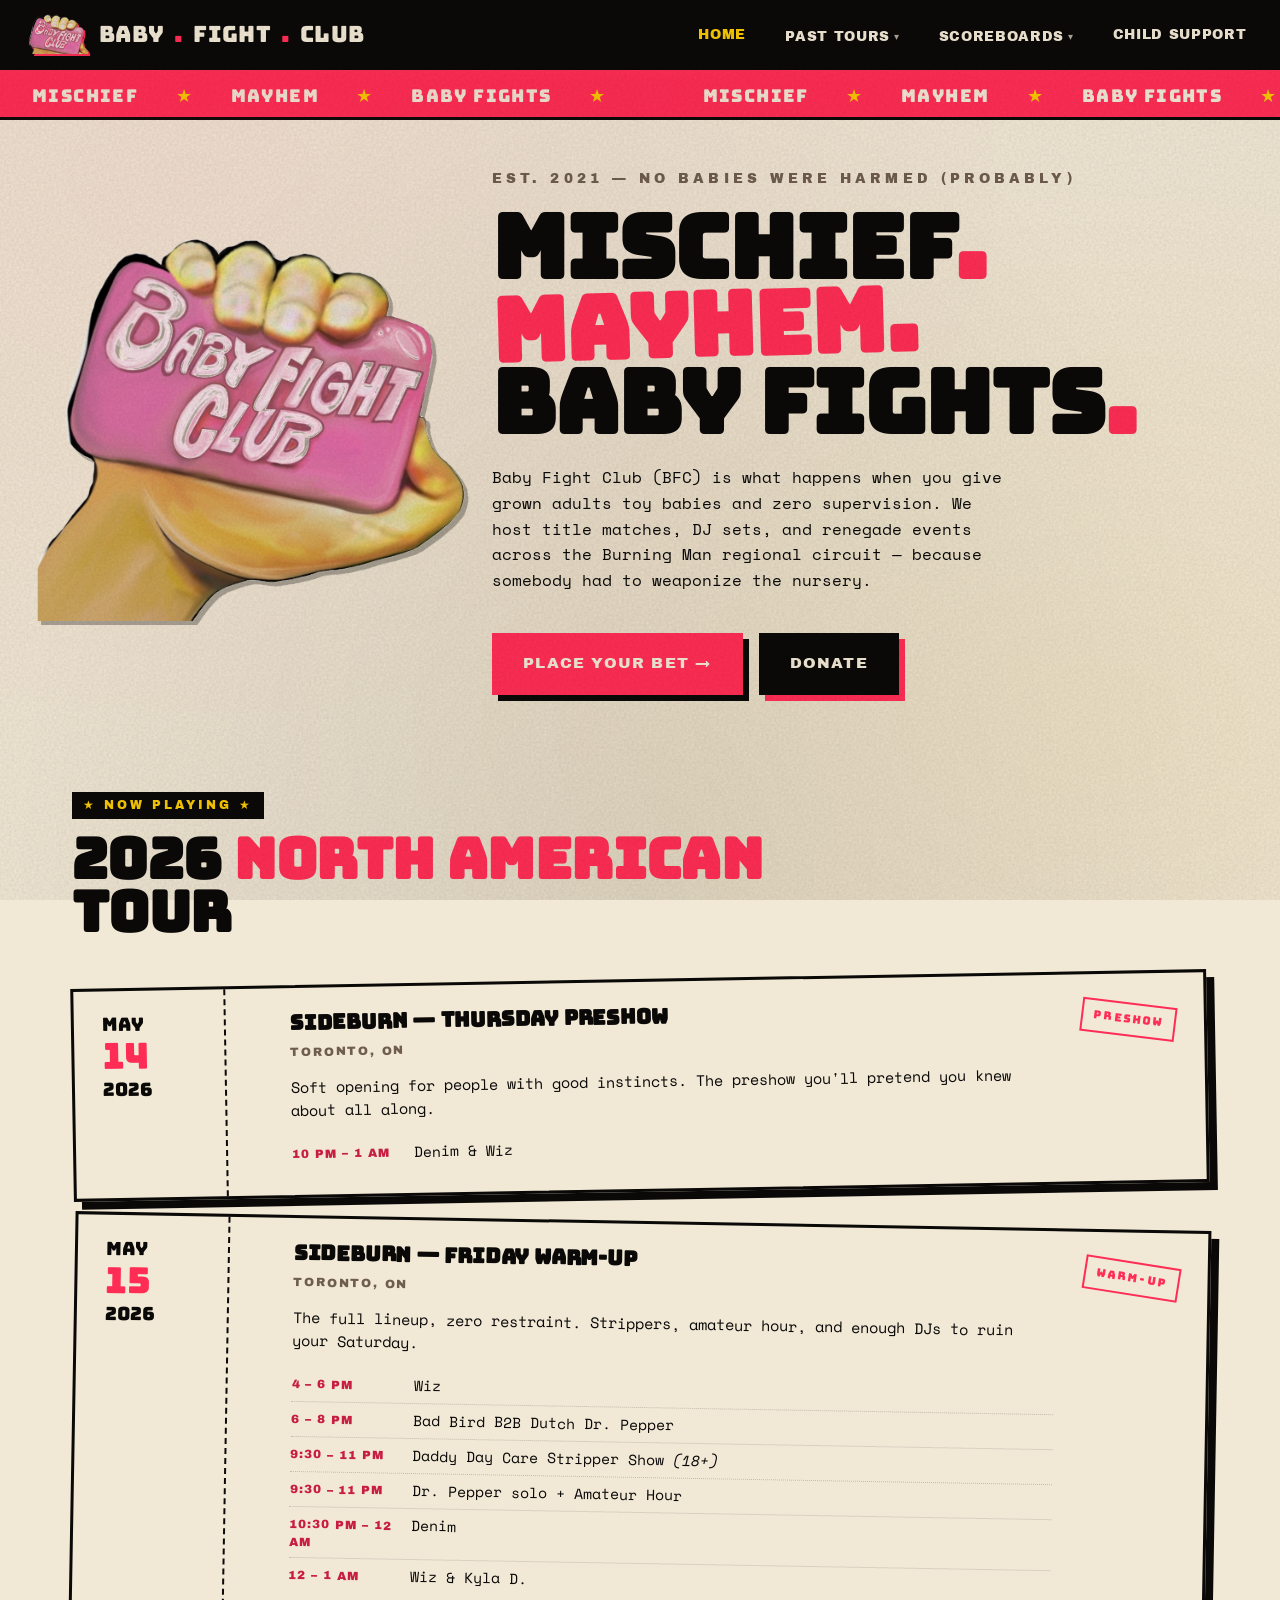
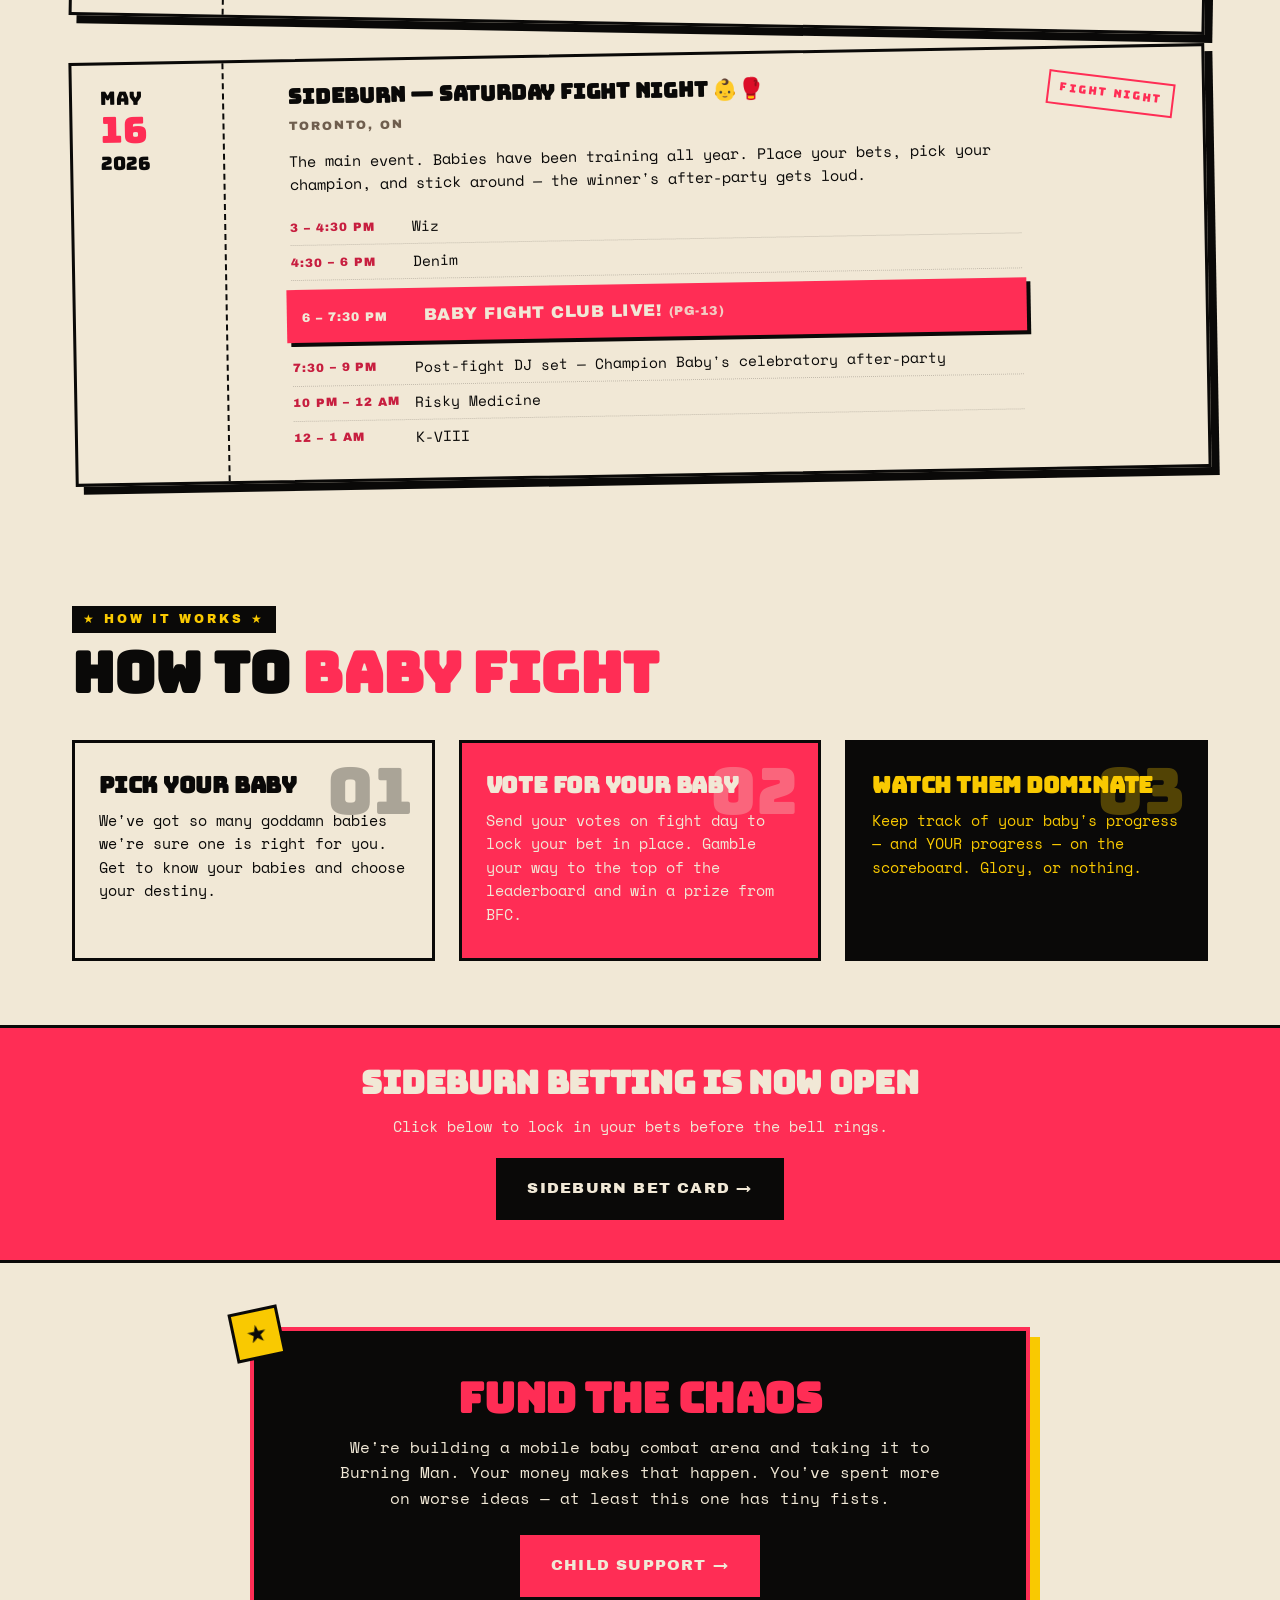
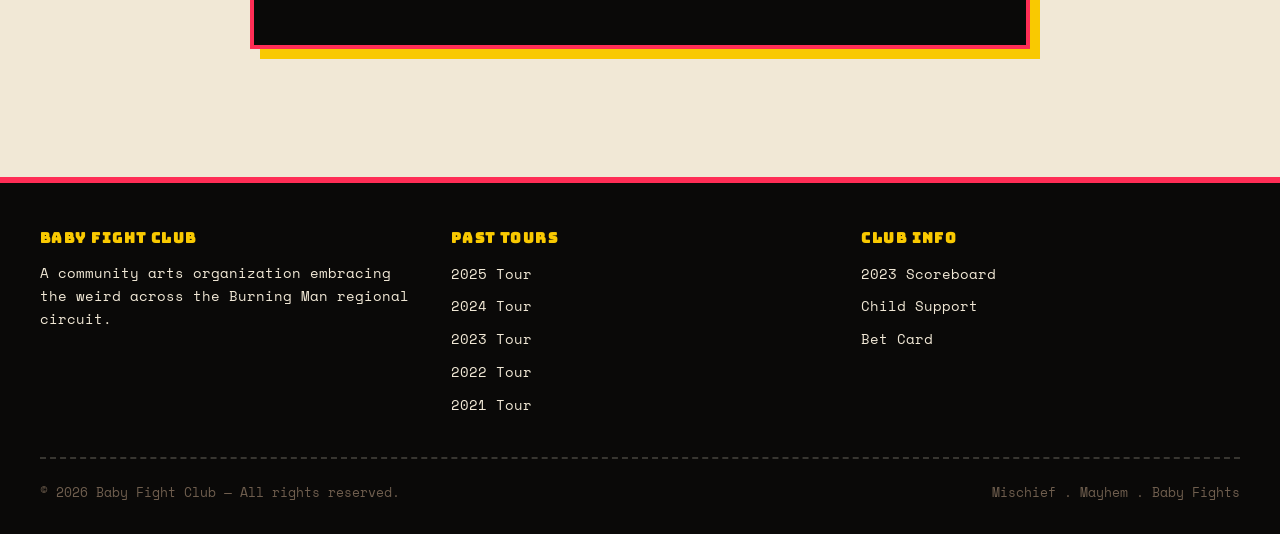
==== index.html @ 2da2f474 "Add custom bet card page with form submission to Apps Script endpoint" ====
<!DOCTYPE html>
<html lang="en">
<head>
<meta charset="UTF-8">
<meta name="viewport" content="width=device-width, initial-scale=1.0">
<title>Baby Fight Club — Mischief. Mayhem. Baby Fights.</title>
<meta name="description" content="Baby Fight Club is a community arts organization bringing mischief, mayhem, and baby fights to Burning Man regional events across North America.">
<meta property="og:title" content="Baby Fight Club">
<meta property="og:description" content="Mischief. Mayhem. Baby Fights.">
<meta property="og:type" content="website">
<link rel="stylesheet" href="style.css">
<link rel="icon" type="image/png" href="favicon.png">
</head>
<body>

<header class="nav">
  <a href="index.html" class="brand"><img src="images/logo-mark.png" alt="" class="brand-mark">Baby<span class="dot">.</span>Fight<span class="dot">.</span>Club</a>
  <button class="hamburger" aria-label="Menu"><span></span><span></span><span></span></button>
  <div class="nav-overlay"></div>
  <nav aria-label="Main">
    <a href="index.html" class="active">Home</a>
    <div class="nav-dropdown">
      <a href="#" aria-haspopup="true">Past Tours</a>
      <div class="dd-menu">
        <a href="2025-tour.html">2025 Tour</a>
        <a href="2024-tour.html">2024 Tour</a>
        <a href="2023-tour.html">2023 Tour</a>
        <a href="2022-tour.html">2022 Tour</a>
        <a href="2021-tour.html">2021 Tour</a>
      </div>
    </div>
    <div class="nav-dropdown">
      <a href="#" aria-haspopup="true">Scoreboards</a>
      <div class="dd-menu">
        <a href="2023-scoreboard.html">2023 Scoreboard</a>
      </div>
    </div>
    <a href="child-support.html">Child Support</a>
  </nav>
</header>

<div class="marquee" aria-hidden="true">
  <div class="marquee-track">
    <span>MISCHIEF <span class="star">★</span> MAYHEM <span class="star">★</span> BABY FIGHTS <span class="star">★</span></span>
    <span>MISCHIEF <span class="star">★</span> MAYHEM <span class="star">★</span> BABY FIGHTS <span class="star">★</span></span>
    <span>MISCHIEF <span class="star">★</span> MAYHEM <span class="star">★</span> BABY FIGHTS <span class="star">★</span></span>
    <span>MISCHIEF <span class="star">★</span> MAYHEM <span class="star">★</span> BABY FIGHTS <span class="star">★</span></span>
  </div>
</div>

<section class="hero">
  <div class="hero-grid">
    <div class="hero-logo">
      <img src="images/logo.png" alt="Baby Fight Club — a cartoon baby fist wearing a pink boxing glove">
    </div>
    <div class="hero-text">
      <div class="kicker">Est. 2021 — No Babies Were Harmed (Probably)</div>
      <h1>
        <span class="line1">Mischief<span class="dot">.</span></span>
        <span class="line2">Mayhem<span class="dot">.</span></span>
        <span class="line3">Baby Fights<span class="dot">.</span></span>
      </h1>
      <p class="subtitle">
        Baby Fight Club (BFC) is what happens when you give grown adults
        toy babies and zero supervision. We host title matches, DJ sets, and
        renegade events across the Burning Man regional circuit — because
        somebody had to weaponize the nursery.
      </p>
      <div class="btn-row">
        <a class="btn btn-hot" href="bet-card.html">Place Your Bet →</a>
        <a class="btn" href="child-support.html">Donate</a>
      </div>
    </div>
  </div>
</section>

<section class="section" id="tour">
  <div class="section-head">
    <div class="tag">★ Now Playing ★</div>
    <h2>2026 <span class="accent">North American</span> Tour</h2>
  </div>

  <div class="events">

    <article class="event tilt-left">
      <div class="date">May<span class="dd">14</span>2026</div>
      <div class="body">
        <h3>SideBurn — Thursday Preshow</h3>
        <div class="venue">Toronto, ON</div>
        <div class="detail">
          Soft opening for people with good instincts. The preshow you'll pretend you knew about all along.
        </div>
        <div class="schedule">
          <div class="slot"><span class="time">10 PM – 1 AM</span><span>Denim &amp; Wiz</span></div>
        </div>
      </div>
      <div class="stamp">Preshow</div>
    </article>

    <article class="event tilt-right">
      <div class="date">May<span class="dd">15</span>2026</div>
      <div class="body">
        <h3>SideBurn — Friday Warm-Up</h3>
        <div class="venue">Toronto, ON</div>
        <div class="detail">
          The full lineup, zero restraint. Strippers, amateur hour, and enough DJs to ruin your Saturday.
        </div>
        <div class="schedule">
          <div class="slot"><span class="time">4 – 6 PM</span><span>Wiz</span></div>
          <div class="slot"><span class="time">6 – 8 PM</span><span>Bad Bird B2B Dutch Dr. Pepper</span></div>
          <div class="slot"><span class="time">9:30 – 11 PM</span><span>Daddy Day Care Stripper Show <em>(18+)</em></span></div>
          <div class="slot"><span class="time">9:30 – 11 PM</span><span>Dr. Pepper solo + Amateur Hour</span></div>
          <div class="slot"><span class="time">10:30 PM – 12 AM</span><span>Denim</span></div>
          <div class="slot"><span class="time">12 – 1 AM</span><span>Wiz &amp; Kyla D.</span></div>
        </div>
      </div>
      <div class="stamp">Warm-Up</div>
    </article>

    <article class="event tilt-left">
      <div class="date">May<span class="dd">16</span>2026</div>
      <div class="body">
        <h3>SideBurn — Saturday Fight Night 👶🥊</h3>
        <div class="venue">Toronto, ON</div>
        <div class="detail">
          The main event. Babies have been training all year. Place your bets, pick your champion, and stick around — the winner's after-party gets loud.
        </div>
        <div class="schedule">
          <div class="slot"><span class="time">3 – 4:30 PM</span><span>Wiz</span></div>
          <div class="slot"><span class="time">4:30 – 6 PM</span><span>Denim</span></div>
          <div class="slot headline"><span class="time">6 – 7:30 PM</span><span>Baby Fight Club LIVE! <em>(PG-13)</em></span></div>
          <div class="slot"><span class="time">7:30 – 9 PM</span><span>Post-fight DJ set — Champion Baby's celebratory after-party</span></div>
          <div class="slot"><span class="time">10 PM – 12 AM</span><span>Risky Medicine</span></div>
          <div class="slot"><span class="time">12 – 1 AM</span><span>K-VIII</span></div>
        </div>
      </div>
      <div class="stamp">Fight Night</div>
    </article>

  </div>
</section>

<section class="section" id="how">
  <div class="section-head">
    <div class="tag">★ How It Works ★</div>
    <h2>How to <span class="accent">Baby Fight</span></h2>
  </div>

  <div class="how">
    <div class="how-step">
      <div class="num">01</div>
      <h3>Pick Your Baby</h3>
      <p>We've got so many goddamn babies we're sure one is right for you. Get to know your babies and choose your destiny.</p>
    </div>
    <div class="how-step">
      <div class="num">02</div>
      <h3>Vote For Your Baby</h3>
      <p>Send your votes on fight day to lock your bet in place. Gamble your way to the top of the leaderboard and win a prize from BFC.</p>
    </div>
    <div class="how-step">
      <div class="num">03</div>
      <h3>Watch Them Dominate</h3>
      <p>Keep track of your baby's progress — and YOUR progress — on the scoreboard. Glory, or nothing.</p>
    </div>
  </div>
</section>

<div class="cta-block">
  <h3>Sideburn Betting Is Now Open</h3>
  <p>Click below to lock in your bets before the bell rings.</p>
  <a class="btn" href="bet-card.html">Sideburn Bet Card →</a>
</div>

<section class="section">
  <div class="donate-panel">
    <h2>Fund the Chaos</h2>
    <p>
      We're building a mobile baby combat arena and taking it to
      Burning Man. Your money makes that happen. You've spent more
      on worse ideas — at least this one has tiny fists.
    </p>
    <a class="btn btn-hot" href="child-support.html">Child Support →</a>
  </div>
</section>

<footer class="foot">
  <div class="foot-grid">
    <div>
      <h4>Baby Fight Club</h4>
      <p style="font-family: var(--body); font-size: 0.9rem; line-height: 1.6;">
        A community arts organization embracing the weird across the Burning Man regional circuit.
      </p>
    </div>
    <div>
      <h4>Past Tours</h4>
      <ul>
        <li><a href="2025-tour.html">2025 Tour</a></li>
        <li><a href="2024-tour.html">2024 Tour</a></li>
        <li><a href="2023-tour.html">2023 Tour</a></li>
        <li><a href="2022-tour.html">2022 Tour</a></li>
        <li><a href="2021-tour.html">2021 Tour</a></li>
      </ul>
    </div>
    <div>
      <h4>Club Info</h4>
      <ul>
        <li><a href="2023-scoreboard.html">2023 Scoreboard</a></li>
        <li><a href="child-support.html">Child Support</a></li>
        <li><a href="bet-card.html">Bet Card</a></li>
      </ul>
    </div>
  </div>
  <div class="copyright">
    <div>© 2026 Baby Fight Club — All rights reserved.</div>
    <div>Mischief . Mayhem . Baby Fights</div>
  </div>
</footer>

<script>
(function(){
  var btn=document.querySelector('.hamburger'),
      nav=document.querySelector('header.nav nav'),
      overlay=document.querySelector('.nav-overlay');
  function toggle(){btn.classList.toggle('open');nav.classList.toggle('open');overlay.classList.toggle('open');}
  btn.addEventListener('click',toggle);
  overlay.addEventListener('click',toggle);
  document.querySelectorAll('.nav-dropdown > a').forEach(function(a){
    a.addEventListener('click',function(e){e.preventDefault();this.parentElement.classList.toggle('open');});
  });
})();
</script>
</body>
</html>
---- style.css ----
/* =========================================================
   BABY FIGHT CLUB — styles
   Aesthetic: Punk zine meets wrestling-promo poster.
   Palette: Cream paper, ink black, hot pink shout, yellow glint.
   ========================================================= */

@import url('https://fonts.googleapis.com/css2?family=Bungee&family=Archivo+Black&family=Space+Mono:wght@400;700&family=VT323&display=swap');

:root {
  --paper: #f1e8d6;
  --paper-dark: #e3d5b8;
  --ink: #0a0908;
  --hot: #ff2d55;
  --hot-deep: #c71e3f;
  --accent: #f9c901;
  --muted: #6f5e4e;
  --tape: rgba(249, 201, 1, 0.7);

  --display: 'Bungee', 'Archivo Black', sans-serif;
  --heavy: 'Archivo Black', sans-serif;
  --body: 'Space Mono', 'Courier New', monospace;
  --terminal: 'VT323', monospace;
}

* { margin: 0; padding: 0; box-sizing: border-box; }

html { scroll-behavior: smooth; }

body {
  background: var(--paper);
  color: var(--ink);
  font-family: var(--body);
  font-size: 16px;
  line-height: 1.55;
  overflow-x: hidden;
  min-height: 100vh;
  position: relative;
}

/* Paper grain overlay */
body::before {
  content: "";
  position: fixed;
  inset: 0;
  pointer-events: none;
  z-index: 9999;
  opacity: 0.18;
  mix-blend-mode: multiply;
  background-image: url("data:image/svg+xml,%3Csvg viewBox='0 0 400 400' xmlns='http://www.w3.org/2000/svg'%3E%3Cfilter id='n'%3E%3CfeTurbulence type='fractalNoise' baseFrequency='0.9' numOctaves='3' stitchTiles='stitch'/%3E%3CfeColorMatrix values='0 0 0 0 0.08 0 0 0 0 0.04 0 0 0 0 0.02 0 0 0 0.7 0'/%3E%3C/filter%3E%3Crect width='400' height='400' filter='url(%23n)'/%3E%3C/svg%3E");
}

/* Warm paper vignette */
body::after {
  content: "";
  position: fixed;
  inset: 0;
  pointer-events: none;
  z-index: 1;
  background:
    radial-gradient(ellipse at 15% 20%, rgba(255, 45, 85, 0.04), transparent 55%),
    radial-gradient(ellipse at 85% 80%, rgba(249, 201, 1, 0.05), transparent 55%),
    radial-gradient(ellipse at 50% 100%, rgba(10, 9, 8, 0.08), transparent 70%);
}

/* -------- TYPOGRAPHY -------- */
h1, h2, h3, h4 {
  font-family: var(--display);
  letter-spacing: -0.01em;
  line-height: 0.95;
  text-transform: uppercase;
}

a { color: var(--hot); text-decoration: none; border-bottom: 2px solid currentColor; padding-bottom: 1px; transition: all 0.15s; }
a:hover { background: var(--hot); color: var(--paper); }

::selection { background: var(--hot); color: var(--paper); }

/* -------- NAV -------- */
header.nav {
  position: sticky;
  top: 0;
  z-index: 100;
  background: var(--ink);
  color: var(--paper);
  border-bottom: 4px solid var(--hot);
  padding: 0.9rem 1.5rem;
  display: flex;
  align-items: center;
  justify-content: space-between;
  flex-wrap: wrap;
  gap: 1rem;
}

header.nav .brand {
  font-family: var(--display);
  font-size: 1.4rem;
  letter-spacing: 0.02em;
  text-transform: uppercase;
  border: none;
  color: var(--paper);
  display: flex;
  align-items: center;
  gap: 0.6rem;
}
header.nav .brand:hover { background: transparent; color: var(--hot); }
header.nav .brand:hover .brand-mark { transform: rotate(-8deg) scale(1.08); }
header.nav .brand .dot { color: var(--hot); }
header.nav .brand .brand-mark {
  height: 40px;
  width: auto;
  display: block;
  filter: drop-shadow(2px 2px 0 var(--hot));
  transition: transform 0.2s;
}
@media (max-width: 620px) {
  header.nav .brand .brand-mark { height: 32px; }
  header.nav .brand { font-size: 1.1rem; }
}

header.nav nav {
  display: flex;
  gap: 1.25rem;
  align-items: center;
  flex-wrap: wrap;
}
header.nav nav a {
  color: var(--paper);
  font-family: var(--heavy);
  font-size: 0.85rem;
  letter-spacing: 0.05em;
  text-transform: uppercase;
  border: none;
  padding: 0.35rem 0.6rem;
  position: relative;
}
header.nav nav a:hover { background: var(--hot); color: var(--ink); }
header.nav nav a.active { color: var(--accent); }

.nav-dropdown { position: relative; }
.nav-dropdown > a::after { content: " ▾"; opacity: 0.7; font-size: 0.75em; }
.nav-dropdown .dd-menu {
  position: absolute;
  top: 100%;
  left: 0;
  background: var(--ink);
  border: 3px solid var(--hot);
  padding: 0.35rem 0;
  min-width: 180px;
  display: none;
  box-shadow: 6px 6px 0 var(--accent);
}
.nav-dropdown:hover .dd-menu, .nav-dropdown:focus-within .dd-menu { display: block; }
.nav-dropdown .dd-menu a { display: block; padding: 0.5rem 1rem; font-size: 0.8rem; }

/* -------- MARQUEE -------- */
.marquee {
  background: var(--hot);
  color: var(--paper);
  padding: 0.5rem 0;
  overflow: hidden;
  border-bottom: 3px solid var(--ink);
  position: relative;
}
.marquee-track {
  display: inline-flex;
  white-space: nowrap;
  animation: scroll 28s linear infinite;
  font-family: var(--display);
  font-size: 1.1rem;
  letter-spacing: 0.08em;
}
.marquee-track span { padding: 0 2rem; }
.marquee-track .star { color: var(--accent); }
@keyframes scroll {
  from { transform: translateX(0); }
  to { transform: translateX(-50%); }
}

/* -------- HERO -------- */
.hero {
  padding: 3rem 2rem 2rem;
  position: relative;
  z-index: 2;
  max-width: 1300px;
  margin: 0 auto;
}
.hero-grid {
  display: grid;
  grid-template-columns: minmax(240px, 0.75fr) 1.3fr;
  gap: 1.5rem;
  align-items: center;
}
.hero-logo {
  position: relative;
  display: block;
  z-index: 3;
  animation: punch 0.8s cubic-bezier(0.34, 1.56, 0.64, 1) both;
}
.hero-logo img {
  width: 100%;
  height: auto;
  max-height: 460px;
  object-fit: contain;
  object-position: left bottom;
  filter: drop-shadow(4px 4px 0 rgba(10,9,8,0.3));
}
@keyframes punch {
  0%   { transform: translate(-60px, 40px) rotate(-12deg); opacity: 0; }
  70%  { transform: translate(5px, -8px) rotate(2deg); opacity: 1; }
  100% { transform: translate(0, 0) rotate(0); opacity: 1; }
}

.hero-text {
  text-align: left;
}
.hero .kicker {
  font-family: var(--heavy);
  font-size: 0.85rem;
  letter-spacing: 0.3em;
  text-transform: uppercase;
  color: var(--muted);
  margin-bottom: 1.25rem;
}
.hero h1 {
  font-size: clamp(2.4rem, 7vw, 5.5rem);
  line-height: 0.88;
}
.hero h1 .line1, .hero h1 .line2, .hero h1 .line3 {
  display: block;
}
.hero h1 .line1 { color: var(--ink); }
.hero h1 .line2 { color: var(--hot); transform: rotate(-1.5deg); display: inline-block; }
.hero h1 .line3 { color: var(--ink); }
.hero h1 .dot { color: var(--hot); }

.hero .subtitle {
  margin-top: 1.5rem;
  font-family: var(--body);
  font-size: 1rem;
  max-width: 520px;
  line-height: 1.6;
}

.hero .btn-row { justify-content: flex-start; }

@media (max-width: 820px) {
  .hero-grid {
    grid-template-columns: 1fr;
    gap: 1rem;
  }
  .hero-logo img {
    max-height: 280px;
    object-position: center;
  }
  .hero-text { text-align: center; }
  .hero .btn-row { justify-content: center; }
  .hero .subtitle { margin-left: auto; margin-right: auto; }
}

/* -------- BUTTONS -------- */
.btn {
  display: inline-block;
  background: var(--ink);
  color: var(--paper);
  font-family: var(--heavy);
  font-size: 0.95rem;
  letter-spacing: 0.08em;
  text-transform: uppercase;
  padding: 1rem 1.75rem;
  border: 3px solid var(--ink);
  box-shadow: 6px 6px 0 var(--hot);
  transition: all 0.12s;
}
.btn:hover {
  background: var(--hot);
  border-color: var(--hot);
  color: var(--paper);
  transform: translate(3px, 3px);
  box-shadow: 3px 3px 0 var(--ink);
}
.btn.btn-hot { background: var(--hot); border-color: var(--hot); box-shadow: 6px 6px 0 var(--ink); }
.btn.btn-hot:hover { background: var(--ink); border-color: var(--ink); box-shadow: 3px 3px 0 var(--hot); }

.btn-row { display: flex; gap: 1rem; justify-content: center; flex-wrap: wrap; margin-top: 2.5rem; }

/* -------- SECTION HEADING -------- */
.section {
  padding: 4rem 2rem;
  max-width: 1200px;
  margin: 0 auto;
  position: relative;
  z-index: 2;
}
.section-head {
  margin-bottom: 2.5rem;
  position: relative;
}
.section-head .tag {
  display: inline-block;
  background: var(--ink);
  color: var(--accent);
  padding: 0.25rem 0.7rem;
  font-family: var(--heavy);
  font-size: 0.75rem;
  letter-spacing: 0.25em;
  text-transform: uppercase;
  margin-bottom: 0.9rem;
}
.section-head h2 {
  font-size: clamp(2rem, 5vw, 3.5rem);
  max-width: 800px;
}
.section-head h2 .accent { color: var(--hot); }

/* -------- EVENT CARDS (TICKET STUBS) -------- */
.events {
  display: grid;
  gap: 1.75rem;
}
.event {
  background: var(--paper);
  border: 3px solid var(--ink);
  padding: 1.5rem 1.75rem;
  display: grid;
  grid-template-columns: 160px 1fr auto;
  gap: 1.75rem;
  align-items: start;
  box-shadow: 8px 8px 0 var(--ink);
  position: relative;
  transition: all 0.15s;
}
.event:hover { transform: translate(-3px, -3px); box-shadow: 11px 11px 0 var(--hot); }

.event::before {
  content: "";
  position: absolute;
  top: 0;
  left: 150px;
  bottom: 0;
  width: 0;
  border-left: 2px dashed var(--ink);
}

.event .date {
  font-family: var(--display);
  font-size: 1.15rem;
  line-height: 1.05;
  text-transform: uppercase;
}
.event .date .dd {
  font-size: 2.25rem;
  display: block;
  color: var(--hot);
  margin: 0.25rem 0;
}

.event .body h3 {
  font-size: 1.3rem;
  margin-bottom: 0.5rem;
  line-height: 1.1;
}
.event .body .venue {
  font-family: var(--heavy);
  font-size: 0.75rem;
  letter-spacing: 0.15em;
  text-transform: uppercase;
  color: var(--muted);
  margin-bottom: 0.9rem;
}
.event .body .detail {
  font-family: var(--body);
  font-size: 0.95rem;
  line-height: 1.55;
}
.event .body .schedule { margin-top: 0.9rem; }
.event .body .schedule .slot {
  display: grid;
  grid-template-columns: 110px 1fr;
  gap: 0.75rem;
  padding: 0.35rem 0;
  border-bottom: 1px dotted rgba(10,9,8,0.2);
  font-size: 0.92rem;
}
.event .body .schedule .slot:last-child { border-bottom: none; }
.event .body .schedule .time {
  font-family: var(--heavy);
  font-size: 0.75rem;
  letter-spacing: 0.08em;
  text-transform: uppercase;
  color: var(--hot-deep);
  padding-top: 0.1rem;
}
.event .body .schedule .slot.headline {
  background: var(--hot);
  color: var(--paper);
  padding: 0.85rem 0.9rem;
  margin: 0.55rem -0.3rem;
  border-bottom: none;
  font-family: var(--heavy);
  font-size: 1.05rem;
  text-transform: uppercase;
  letter-spacing: 0.03em;
  box-shadow: 4px 4px 0 var(--ink);
}
.event .body .schedule .slot.headline .time {
  color: var(--paper);
  font-size: 0.78rem;
  padding-top: 0.3rem;
}
.event .body .schedule .slot.headline em {
  font-style: normal;
  font-size: 0.8rem;
  opacity: 0.85;
}

.event .stamp {
  font-family: var(--display);
  font-size: 0.7rem;
  letter-spacing: 0.2em;
  text-transform: uppercase;
  border: 2.5px solid var(--hot);
  color: var(--hot);
  padding: 0.4rem 0.65rem;
  transform: rotate(8deg);
  white-space: nowrap;
  align-self: start;
  margin-top: 0.3rem;
}

/* =========================================================
   BET CARD — form styles
   ========================================================= */
.bet-form {
  max-width: 680px;
  margin: 0 auto;
  display: flex;
  flex-direction: column;
  gap: 1.5rem;
}
.bet-q {
  border: 2.5px solid var(--ink);
  background: var(--paper);
  padding: 1.35rem 1.5rem;
  box-shadow: 6px 6px 0 var(--ink);
  position: relative;
}
.bet-q + .bet-q { margin-top: 0; }
.bet-q label,
.bet-q legend {
  font-family: var(--display);
  font-size: 0.95rem;
  text-transform: uppercase;
  letter-spacing: 0.05em;
  color: var(--ink);
  display: block;
  margin-bottom: 0.75rem;
  line-height: 1.3;
}
.bet-q .bet-hint {
  font-family: var(--body);
  font-size: 0.85rem;
  color: var(--muted);
  margin-top: -0.35rem;
  margin-bottom: 0.85rem;
}
.bet-q input[type=text],
.bet-q input[type=email] {
  width: 100%;
  font-family: var(--body);
  font-size: 1rem;
  padding: 0.7rem 0.85rem;
  border: 2px solid var(--ink);
  background: var(--paper-dark);
  color: var(--ink);
  outline: none;
  transition: box-shadow 0.1s, border-color 0.1s, background 0.1s;
}
.bet-q input[type=text]:focus,
.bet-q input[type=email]:focus {
  border-color: var(--hot);
  background: var(--paper);
  box-shadow: 4px 4px 0 var(--hot);
}
.radio-group {
  display: flex;
  flex-wrap: wrap;
  gap: 0.65rem;
}
.radio-option {
  cursor: pointer;
  font-family: var(--heavy);
  font-size: 0.82rem;
  letter-spacing: 0.05em;
  text-transform: uppercase;
  border: 2.5px solid var(--ink);
  background: var(--paper-dark);
  padding: 0.7rem 1rem;
  display: inline-flex;
  align-items: center;
  transition: all 0.1s;
  margin-bottom: 0 !important;
  user-select: none;
}
.radio-option input[type=radio] {
  position: absolute;
  opacity: 0;
  pointer-events: none;
}
.radio-option:hover {
  background: var(--paper);
  transform: translate(-1px, -1px);
  box-shadow: 3px 3px 0 var(--ink);
}
.radio-option:has(input:checked) {
  background: var(--hot);
  color: var(--paper);
  border-color: var(--ink);
  box-shadow: 3px 3px 0 var(--ink);
  transform: translate(-1px, -1px);
}
.bet-submit-row {
  display: flex;
  justify-content: center;
  margin-top: 0.5rem;
}
.btn.btn-big {
  font-size: 1.15rem;
  padding: 1rem 2.25rem;
}
.btn:disabled {
  opacity: 0.55;
  cursor: not-allowed;
  transform: none !important;
  box-shadow: 4px 4px 0 var(--ink) !important;
}
.bet-error {
  max-width: 680px;
  margin: 0 auto;
  background: var(--accent);
  color: var(--ink);
  border: 2.5px solid var(--ink);
  padding: 1rem 1.25rem;
  font-family: var(--heavy);
  font-size: 0.9rem;
  letter-spacing: 0.03em;
  text-transform: uppercase;
  box-shadow: 5px 5px 0 var(--ink);
}
.bet-fineprint {
  max-width: 680px;
  margin: 0.25rem auto 0;
  text-align: center;
  font-family: var(--body);
  font-size: 0.8rem;
  color: var(--muted);
  letter-spacing: 0.02em;
}
.bet-success {
  max-width: 680px;
  margin: 2rem auto;
  padding: 3rem 2rem;
  text-align: center;
  border: 3px solid var(--ink);
  background: var(--paper);
  box-shadow: 10px 10px 0 var(--hot);
}
.bet-success .champ {
  font-family: var(--display);
  font-size: 0.75rem;
  letter-spacing: 0.25em;
  text-transform: uppercase;
  color: var(--hot);
  margin-bottom: 0.75rem;
}
.bet-success h2 {
  font-family: var(--display);
  font-size: clamp(2rem, 5.5vw, 3.25rem);
  color: var(--ink);
  margin-bottom: 1rem;
  line-height: 1.05;
}
.bet-success p {
  font-family: var(--body);
  font-size: 1rem;
  max-width: 500px;
  margin: 0 auto;
  line-height: 1.6;
}

@media (max-width: 720px) {
  .event { grid-template-columns: 1fr; gap: 1rem; box-shadow: 5px 5px 0 var(--ink); }
  .event::before { display: none; }
  .event:hover { box-shadow: 8px 8px 0 var(--hot); }
  .event .stamp { justify-self: start; }
}

/* -------- "HOW TO" THREE-COL -------- */
.how {
  display: grid;
  grid-template-columns: repeat(auto-fit, minmax(260px, 1fr));
  gap: 1.5rem;
  margin-top: 2rem;
}
.how-step {
  background: var(--ink);
  color: var(--paper);
  padding: 2rem 1.5rem;
  position: relative;
  border: 3px solid var(--ink);
  transition: all 0.2s;
}
.how-step:nth-child(1) { background: var(--paper); color: var(--ink); }
.how-step:nth-child(2) { background: var(--hot); color: var(--paper); }
.how-step:nth-child(3) { background: var(--ink); color: var(--accent); }
.how-step:hover { transform: translateY(-5px) rotate(-0.5deg); }

.how-step .num {
  font-family: var(--display);
  font-size: 4rem;
  line-height: 1;
  opacity: 0.3;
  position: absolute;
  top: 1rem;
  right: 1.25rem;
}
.how-step h3 {
  font-size: 1.4rem;
  margin-bottom: 0.75rem;
  position: relative;
  z-index: 2;
}
.how-step p {
  font-family: var(--body);
  font-size: 0.95rem;
  line-height: 1.55;
  position: relative;
  z-index: 2;
}

/* -------- DONATE PANEL -------- */
.donate-panel {
  background: var(--ink);
  color: var(--paper);
  padding: 3rem 2rem;
  border: 4px solid var(--hot);
  box-shadow: 10px 10px 0 var(--accent);
  text-align: center;
  max-width: 780px;
  margin: 0 auto;
  position: relative;
}
.donate-panel::before {
  content: "★";
  position: absolute;
  top: -22px;
  left: -22px;
  background: var(--accent);
  color: var(--ink);
  width: 44px;
  height: 44px;
  display: grid;
  place-items: center;
  font-size: 1.5rem;
  border: 3px solid var(--ink);
  transform: rotate(-12deg);
}
.donate-panel h2 { color: var(--hot); font-size: clamp(1.8rem, 4vw, 2.6rem); margin-bottom: 1rem; }
.donate-panel p { max-width: 600px; margin: 0 auto 1.5rem; font-size: 1rem; line-height: 1.6; }

/* -------- PAGE HEADER (tour pages) -------- */
.page-head {
  padding: 5rem 2rem 2rem;
  text-align: center;
  position: relative;
  z-index: 2;
}
.page-head .year {
  font-family: var(--display);
  font-size: clamp(5rem, 18vw, 13rem);
  line-height: 0.85;
  color: var(--hot);
  -webkit-text-stroke: 2px var(--ink);
  text-stroke: 2px var(--ink);
  letter-spacing: -0.02em;
  margin-bottom: -1rem;
  position: relative;
}
.page-head h1 {
  font-size: clamp(1.5rem, 4vw, 2.4rem);
  line-height: 1;
  color: var(--ink);
  margin-bottom: 1rem;
}
.page-head .sub {
  font-family: var(--heavy);
  font-size: 0.8rem;
  letter-spacing: 0.3em;
  text-transform: uppercase;
  color: var(--muted);
}

/* -------- SCOREBOARD -------- */
.scoreboard {
  text-align: center;
  padding: 4rem 2rem;
  max-width: 900px;
  margin: 0 auto;
  position: relative;
  z-index: 2;
}
.scoreboard .champ {
  display: inline-block;
  background: var(--ink);
  color: var(--accent);
  padding: 0.6rem 1.2rem;
  font-family: var(--display);
  letter-spacing: 0.15em;
  transform: rotate(-2deg);
  margin-bottom: 2rem;
  border: 3px solid var(--accent);
}
.scoreboard h1 {
  font-size: clamp(3rem, 10vw, 6rem);
  margin-bottom: 1rem;
  color: var(--ink);
}
.scoreboard .winner {
  font-family: var(--display);
  font-size: clamp(2.5rem, 7vw, 4.5rem);
  color: var(--hot);
  margin: 2rem 0;
  text-shadow: 4px 4px 0 var(--ink);
}
.scoreboard .trophy {
  background: var(--paper-dark);
  border: 3px dashed var(--ink);
  padding: 3rem 2rem;
  margin-top: 2rem;
  font-family: var(--body);
}
.scoreboard .trophy .placeholder {
  width: 100%;
  max-width: 500px;
  aspect-ratio: 1 / 1;
  background: var(--paper);
  border: 2px solid var(--ink);
  margin: 0 auto;
  display: grid;
  place-items: center;
  font-family: var(--display);
  color: var(--muted);
  font-size: 0.85rem;
  letter-spacing: 0.15em;
  text-align: center;
  padding: 1rem;
}

/* -------- PROSE (child support page) -------- */
.prose {
  max-width: 720px;
  margin: 0 auto;
  padding: 3rem 2rem;
  font-size: 1.05rem;
  line-height: 1.7;
  position: relative;
  z-index: 2;
}
.prose p { margin-bottom: 1.25rem; }
.prose .lead {
  font-family: var(--display);
  font-size: 1.3rem;
  line-height: 1.3;
  color: var(--hot-deep);
  margin-bottom: 2rem;
  text-transform: uppercase;
}
.prose .pull {
  border-left: 5px solid var(--hot);
  padding: 0.5rem 1.25rem;
  margin: 1.5rem 0;
  font-style: italic;
  background: rgba(255, 45, 85, 0.06);
}

/* -------- FOOTER -------- */
footer.foot {
  background: var(--ink);
  color: var(--paper);
  padding: 3rem 2rem 2rem;
  margin-top: 4rem;
  border-top: 6px solid var(--hot);
  position: relative;
  z-index: 2;
}
footer.foot .foot-grid {
  max-width: 1200px;
  margin: 0 auto;
  display: grid;
  grid-template-columns: repeat(auto-fit, minmax(220px, 1fr));
  gap: 2.5rem 2rem;
  margin-bottom: 2rem;
}
footer.foot h4 {
  color: var(--accent);
  font-size: 0.9rem;
  letter-spacing: 0.1em;
  margin-bottom: 1rem;
  font-family: var(--display);
}
footer.foot ul { list-style: none; }
footer.foot ul li { margin-bottom: 0.5rem; }
footer.foot a { color: var(--paper); border-bottom: 1px solid transparent; font-family: var(--body); font-size: 0.9rem; }
footer.foot a:hover { color: var(--hot); background: transparent; border-bottom-color: var(--hot); }

footer.foot .copyright {
  max-width: 1200px;
  margin: 0 auto;
  padding-top: 1.5rem;
  border-top: 2px dashed rgba(241,232,214,0.2);
  font-family: var(--body);
  font-size: 0.8rem;
  color: var(--muted);
  display: flex;
  justify-content: space-between;
  flex-wrap: wrap;
  gap: 0.5rem;
}

/* -------- CTA BLOCK -------- */
.cta-block {
  background: var(--hot);
  color: var(--paper);
  padding: 2.5rem 2rem;
  text-align: center;
  border-top: 3px solid var(--ink);
  border-bottom: 3px solid var(--ink);
  position: relative;
  z-index: 2;
}
.cta-block h3 {
  font-size: clamp(1.4rem, 3.5vw, 2rem);
  margin-bottom: 1rem;
}
.cta-block p { max-width: 500px; margin: 0 auto 1.25rem; font-size: 0.95rem; }

/* -------- UTIL -------- */
.tilt-left { transform: rotate(-1deg); }
.tilt-right { transform: rotate(1deg); }

/* -------- HAMBURGER -------- */
.hamburger {
  display: none;
  background: none;
  border: none;
  cursor: pointer;
  padding: 0.5rem;
  z-index: 200;
}
.hamburger span {
  display: block;
  width: 28px;
  height: 3px;
  background: var(--paper);
  margin: 5px 0;
  border-radius: 2px;
  transition: all 0.3s;
}
.hamburger.open span:nth-child(1) { transform: rotate(45deg) translate(5px, 6px); }
.hamburger.open span:nth-child(2) { opacity: 0; }
.hamburger.open span:nth-child(3) { transform: rotate(-45deg) translate(5px, -6px); }

/* -------- MEDIA -------- */
@media (max-width: 620px) {
  header.nav { padding: 0.75rem 1rem; }
  .hamburger { display: block; }
  header.nav nav {
    display: none;
    position: fixed;
    top: 0;
    right: 0;
    width: 260px;
    height: 100vh;
    background: var(--ink);
    border-left: 4px solid var(--hot);
    flex-direction: column;
    align-items: flex-start;
    padding: 5rem 1.5rem 2rem;
    gap: 0;
    box-shadow: -8px 0 0 rgba(0,0,0,0.3);
    z-index: 150;
  }
  header.nav nav.open { display: flex; }
  header.nav nav a {
    font-size: 1rem;
    padding: 0.75rem 0;
    width: 100%;
    border-bottom: 1px dashed rgba(241,232,214,0.15);
  }
  .nav-dropdown { width: 100%; }
  .nav-dropdown > a::after { content: " ▾"; }
  .nav-dropdown .dd-menu {
    position: static;
    border: none;
    box-shadow: none;
    padding: 0 0 0 1rem;
    display: none;
  }
  .nav-dropdown:hover .dd-menu,
  .nav-dropdown:focus-within .dd-menu,
  .nav-dropdown.open .dd-menu { display: block; }
  .nav-dropdown .dd-menu a {
    padding: 0.5rem 0;
    font-size: 0.85rem;
    border-bottom: none;
  }
  .nav-overlay {
    display: none;
    position: fixed;
    inset: 0;
    background: rgba(10,9,8,0.5);
    z-index: 140;
  }
  .nav-overlay.open { display: block; }
  .hero { padding: 2.5rem 1rem 2rem; }
  .section { padding: 2.5rem 1rem; }
  .page-head { padding: 3rem 1rem 1.5rem; }
  .marquee-track { font-size: 0.85rem; }
}
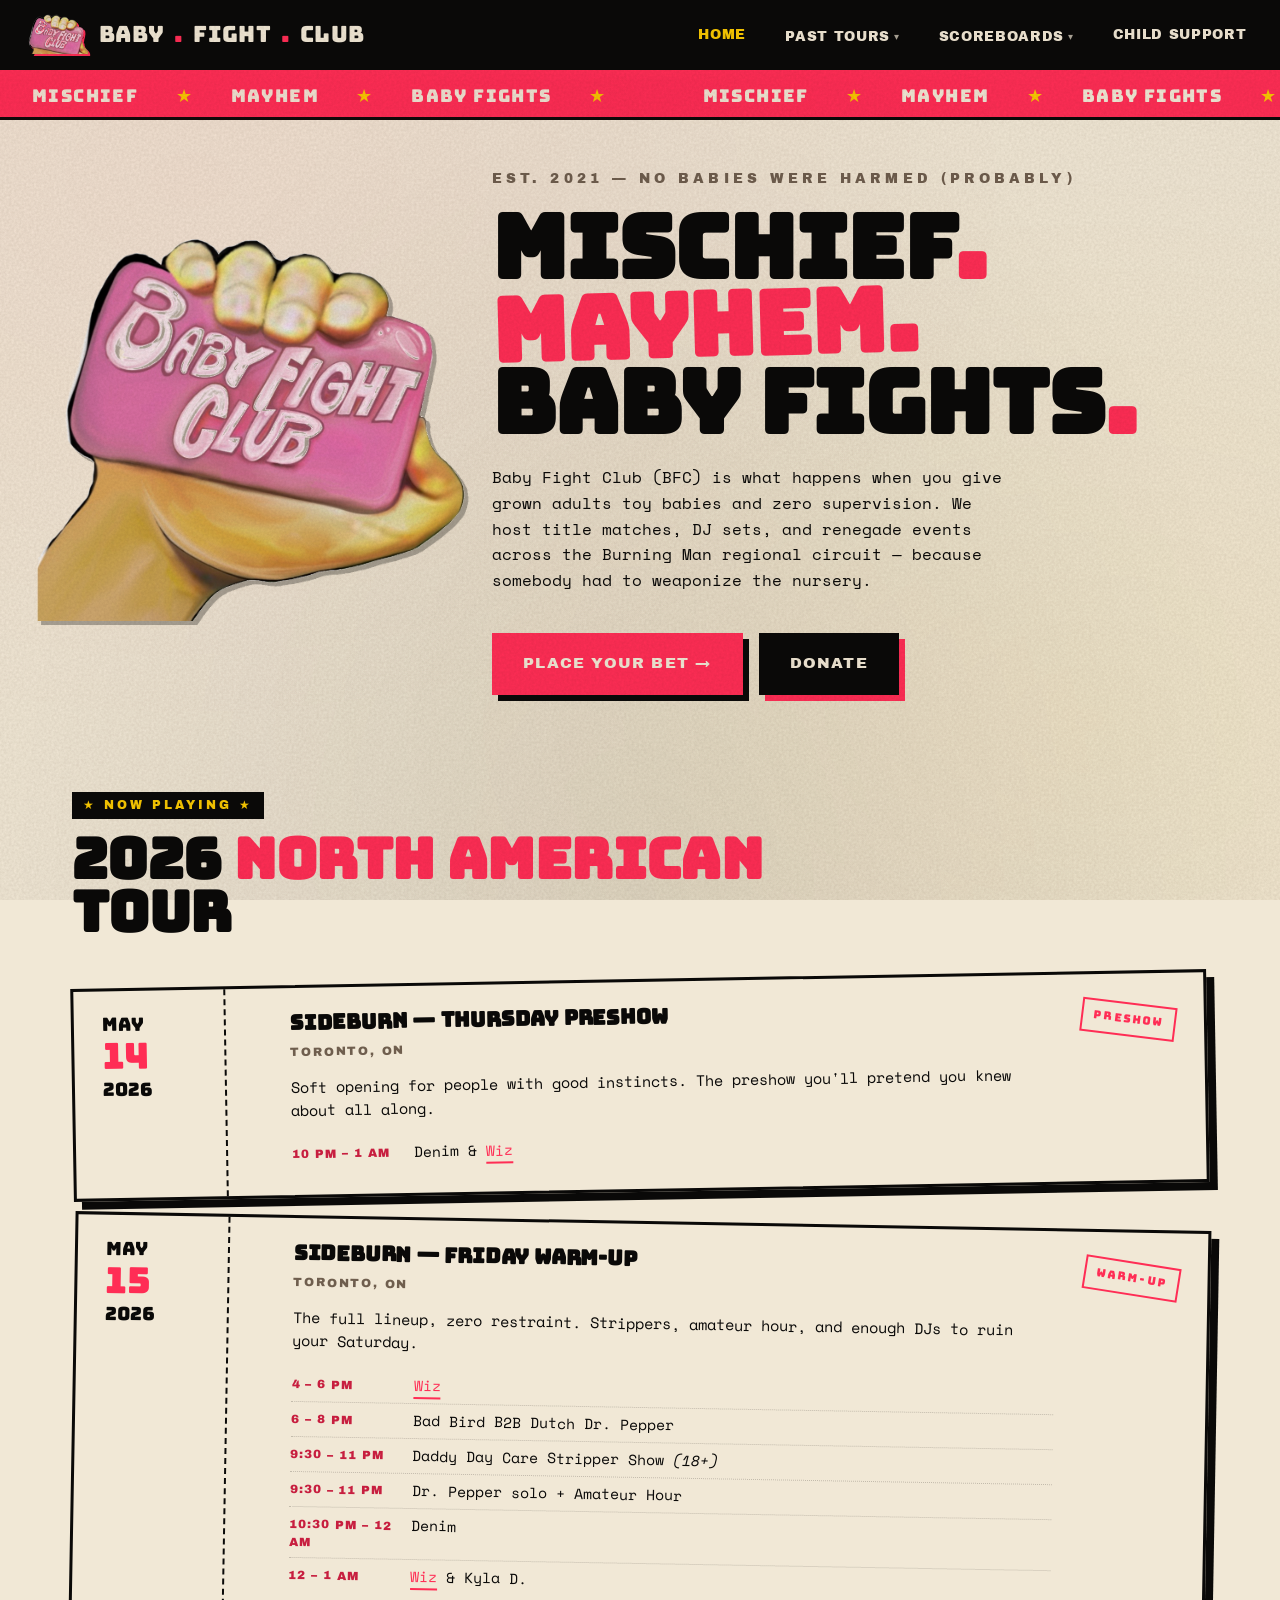
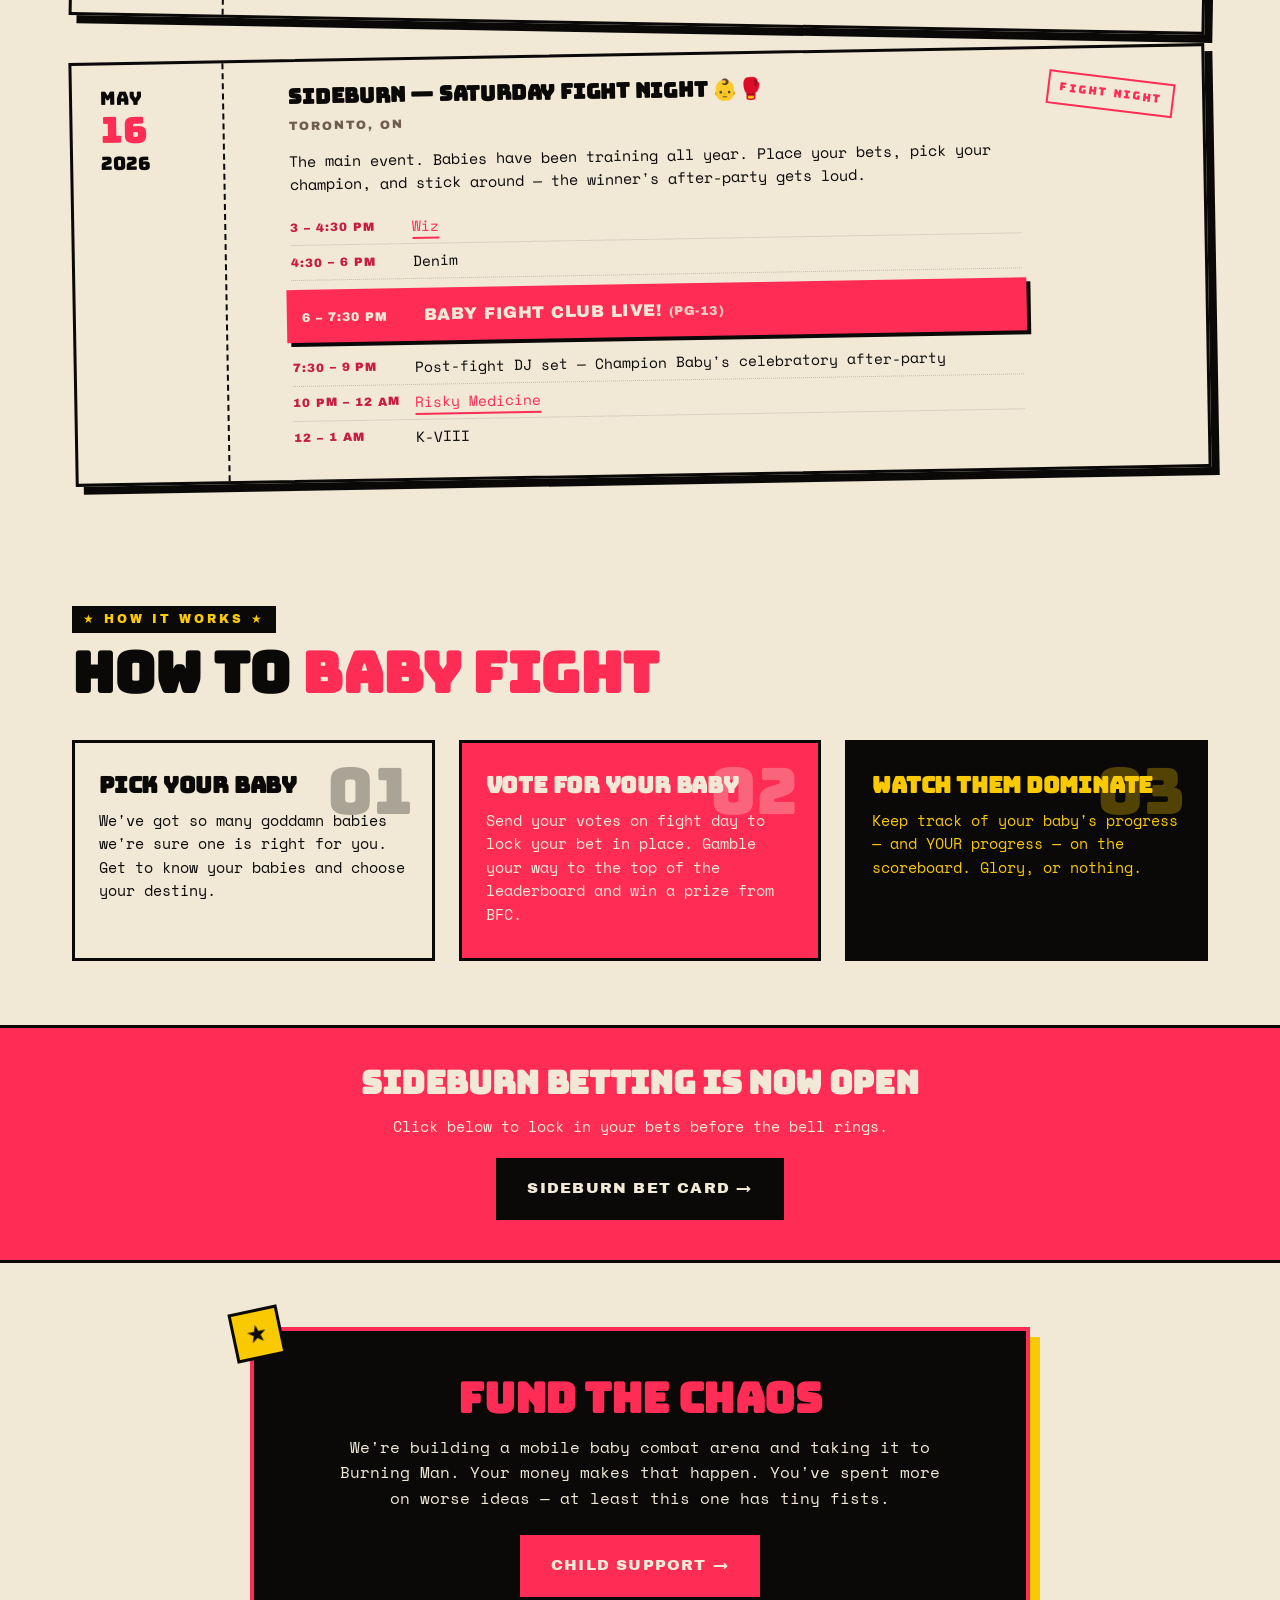
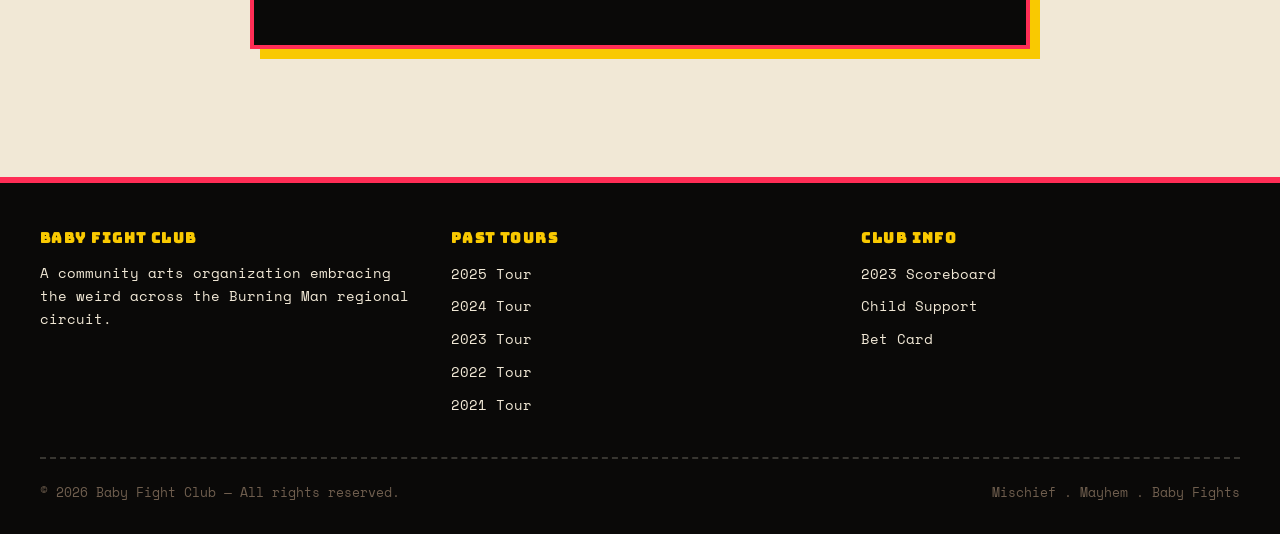
==== commit adbd86d2: "Link Wiz and Risky Medicine to their Instagram profiles" ====
--- a/index.html
+++ b/index.html
@@ -8,7 +8,7 @@
 <meta property="og:title" content="Baby Fight Club">
 <meta property="og:description" content="Mischief. Mayhem. Baby Fights.">
 <meta property="og:type" content="website">
-<link rel="stylesheet" href="style.css">
+<link rel="stylesheet" href="style.css?v=5">
 <link rel="icon" type="image/png" href="favicon.png">
 </head>
 <body>
@@ -91,7 +91,7 @@
           Soft opening for people with good instincts. The preshow you'll pretend you knew about all along.
         </div>
         <div class="schedule">
-          <div class="slot"><span class="time">10 PM – 1 AM</span><span>Denim &amp; Wiz</span></div>
+          <div class="slot"><span class="time">10 PM – 1 AM</span><span>Denim &amp; <a href="https://www.instagram.com/the_official_wiz" target="_blank" rel="noopener">Wiz</a></span></div>
         </div>
       </div>
       <div class="stamp">Preshow</div>
@@ -106,18 +106,18 @@
           The full lineup, zero restraint. Strippers, amateur hour, and enough DJs to ruin your Saturday.
         </div>
         <div class="schedule">
-          <div class="slot"><span class="time">4 – 6 PM</span><span>Wiz</span></div>
+          <div class="slot"><span class="time">4 – 6 PM</span><span><a href="https://www.instagram.com/the_official_wiz" target="_blank" rel="noopener">Wiz</a></span></div>
           <div class="slot"><span class="time">6 – 8 PM</span><span>Bad Bird B2B Dutch Dr. Pepper</span></div>
           <div class="slot"><span class="time">9:30 – 11 PM</span><span>Daddy Day Care Stripper Show <em>(18+)</em></span></div>
           <div class="slot"><span class="time">9:30 – 11 PM</span><span>Dr. Pepper solo + Amateur Hour</span></div>
           <div class="slot"><span class="time">10:30 PM – 12 AM</span><span>Denim</span></div>
-          <div class="slot"><span class="time">12 – 1 AM</span><span>Wiz &amp; Kyla D.</span></div>
+          <div class="slot"><span class="time">12 – 1 AM</span><span><a href="https://www.instagram.com/the_official_wiz" target="_blank" rel="noopener">Wiz</a> &amp; Kyla D.</span></div>
         </div>
       </div>
       <div class="stamp">Warm-Up</div>
     </article>
 
-    <article class="event tilt-left">
+    <article class="event tilt-left" data-event="SideBurn 2026" data-date="2026-05-16">
       <div class="date">May<span class="dd">16</span>2026</div>
       <div class="body">
         <h3>SideBurn — Saturday Fight Night 👶🥊</h3>
@@ -126,11 +126,11 @@
           The main event. Babies have been training all year. Place your bets, pick your champion, and stick around — the winner's after-party gets loud.
         </div>
         <div class="schedule">
-          <div class="slot"><span class="time">3 – 4:30 PM</span><span>Wiz</span></div>
+          <div class="slot"><span class="time">3 – 4:30 PM</span><span><a href="https://www.instagram.com/the_official_wiz" target="_blank" rel="noopener">Wiz</a></span></div>
           <div class="slot"><span class="time">4:30 – 6 PM</span><span>Denim</span></div>
           <div class="slot headline"><span class="time">6 – 7:30 PM</span><span>Baby Fight Club LIVE! <em>(PG-13)</em></span></div>
           <div class="slot"><span class="time">7:30 – 9 PM</span><span>Post-fight DJ set — Champion Baby's celebratory after-party</span></div>
-          <div class="slot"><span class="time">10 PM – 12 AM</span><span>Risky Medicine</span></div>
+          <div class="slot"><span class="time">10 PM – 12 AM</span><span><a href="https://www.instagram.com/riskymedicine" target="_blank" rel="noopener">Risky Medicine</a></span></div>
           <div class="slot"><span class="time">12 – 1 AM</span><span>K-VIII</span></div>
         </div>
       </div>
--- a/style.css
+++ b/style.css
@@ -428,6 +428,46 @@
 }
 
 /* =========================================================
+   BET CARD — event banner
+   ========================================================= */
+.bet-event-banner {
+  display: block;
+  width: 100%;
+  max-width: 680px;
+  margin: 0 auto 2.5rem;
+  padding: 1.75rem 1.5rem;
+  text-align: center;
+  border-top: 5px double var(--ink);
+  border-bottom: 5px double var(--ink);
+  background: var(--paper);
+  box-sizing: border-box;
+}
+.bet-event-kicker {
+  font-family: var(--display);
+  font-size: 0.75rem;
+  letter-spacing: 0.3em;
+  text-transform: uppercase;
+  color: var(--hot);
+  margin-bottom: 0.65rem;
+}
+.bet-event-name {
+  font-family: var(--display);
+  font-size: clamp(2rem, 6vw, 3.25rem);
+  line-height: 1;
+  color: var(--ink);
+  margin: 0;
+  text-shadow: 3px 3px 0 var(--hot);
+}
+.bet-event-date {
+  font-family: var(--heavy);
+  font-size: 0.85rem;
+  letter-spacing: 0.12em;
+  text-transform: uppercase;
+  color: var(--muted);
+  margin-top: 0.9rem;
+}
+
+/* =========================================================
    BET CARD — form styles
    ========================================================= */
 .bet-form {
@@ -435,45 +475,47 @@
   margin: 0 auto;
   display: flex;
   flex-direction: column;
-  gap: 1.5rem;
+  gap: 2.25rem;
 }
 .bet-q {
-  border: 2.5px solid var(--ink);
+  border: 3px solid var(--ink);
   background: var(--paper);
-  padding: 1.35rem 1.5rem;
-  box-shadow: 6px 6px 0 var(--ink);
+  padding: 1.75rem;
+  box-shadow: 8px 8px 0 var(--ink);
   position: relative;
 }
 .bet-q + .bet-q { margin-top: 0; }
 .bet-q label,
 .bet-q legend {
   font-family: var(--display);
-  font-size: 0.95rem;
-  text-transform: uppercase;
-  letter-spacing: 0.05em;
+  font-size: 1.05rem;
+  text-transform: uppercase;
+  letter-spacing: 0.03em;
   color: var(--ink);
   display: block;
-  margin-bottom: 0.75rem;
-  line-height: 1.3;
+  margin-bottom: 1rem;
+  line-height: 1.25;
+  padding: 0;
 }
 .bet-q .bet-hint {
   font-family: var(--body);
-  font-size: 0.85rem;
+  font-size: 0.88rem;
   color: var(--muted);
-  margin-top: -0.35rem;
-  margin-bottom: 0.85rem;
+  margin-top: -0.6rem;
+  margin-bottom: 1.1rem;
+  line-height: 1.5;
 }
 .bet-q input[type=text],
 .bet-q input[type=email] {
   width: 100%;
   font-family: var(--body);
   font-size: 1rem;
-  padding: 0.7rem 0.85rem;
+  padding: 0.95rem 1rem;
   border: 2px solid var(--ink);
   background: var(--paper-dark);
   color: var(--ink);
   outline: none;
-  transition: box-shadow 0.1s, border-color 0.1s, background 0.1s;
+  transition: box-shadow 0.15s, border-color 0.15s, background 0.15s;
 }
 .bet-q input[type=text]:focus,
 .bet-q input[type=email]:focus {
@@ -482,8 +524,8 @@
   box-shadow: 4px 4px 0 var(--hot);
 }
 .radio-group {
-  display: flex;
-  flex-wrap: wrap;
+  display: grid;
+  grid-template-columns: repeat(auto-fit, minmax(140px, 1fr));
   gap: 0.65rem;
 }
 .radio-option {
@@ -492,40 +534,61 @@
   font-size: 0.82rem;
   letter-spacing: 0.05em;
   text-transform: uppercase;
-  border: 2.5px solid var(--ink);
+  border: 2px solid var(--ink);
   background: var(--paper-dark);
-  padding: 0.7rem 1rem;
-  display: inline-flex;
+  padding: 0.95rem 0.85rem;
+  display: flex;
   align-items: center;
-  transition: all 0.1s;
+  justify-content: center;
+  text-align: center;
+  min-height: 52px;
+  transition: all 0.15s;
   margin-bottom: 0 !important;
   user-select: none;
-}
+  position: relative;
+  line-height: 1.15;
+  overflow: hidden;
+}
+/* Bulletproof native-radio hide: works on iOS Safari, old Android Chrome, etc. */
 .radio-option input[type=radio] {
   position: absolute;
+  width: 1px;
+  height: 1px;
+  padding: 0;
+  margin: -1px;
+  overflow: hidden;
+  clip: rect(0 0 0 0);
+  white-space: nowrap;
+  border: 0;
+  -webkit-appearance: none;
+  -moz-appearance: none;
+  appearance: none;
   opacity: 0;
   pointer-events: none;
 }
 .radio-option:hover {
   background: var(--paper);
-  transform: translate(-1px, -1px);
+  transform: translate(-2px, -2px);
   box-shadow: 3px 3px 0 var(--ink);
 }
+/* Universal checked state via JS-toggled class — works on every browser */
+.radio-option.checked,
 .radio-option:has(input:checked) {
   background: var(--hot);
   color: var(--paper);
   border-color: var(--ink);
-  box-shadow: 3px 3px 0 var(--ink);
-  transform: translate(-1px, -1px);
+  box-shadow: 4px 4px 0 var(--ink);
+  transform: translate(-2px, -2px);
 }
 .bet-submit-row {
   display: flex;
   justify-content: center;
-  margin-top: 0.5rem;
+  margin-top: 1rem;
+  padding-top: 0.5rem;
 }
 .btn.btn-big {
-  font-size: 1.15rem;
-  padding: 1rem 2.25rem;
+  font-size: 1.2rem;
+  padding: 1.1rem 2.5rem;
 }
 .btn:disabled {
   opacity: 0.55;
@@ -548,12 +611,13 @@
 }
 .bet-fineprint {
   max-width: 680px;
-  margin: 0.25rem auto 0;
+  margin: 1.25rem auto 0;
   text-align: center;
   font-family: var(--body);
-  font-size: 0.8rem;
+  font-size: 0.82rem;
   color: var(--muted);
   letter-spacing: 0.02em;
+  line-height: 1.5;
 }
 .bet-success {
   max-width: 680px;
@@ -924,5 +988,47 @@
   .hero { padding: 2.5rem 1rem 2rem; }
   .section { padding: 2.5rem 1rem; }
   .page-head { padding: 3rem 1rem 1.5rem; }
+  .page-head .year { margin-bottom: 0.25rem; }
   .marquee-track { font-size: 0.85rem; }
-}
+
+  /* Bet card — tighten for mobile while keeping visual language */
+  .bet-event-banner {
+    padding: 1.35rem 1rem;
+    margin-bottom: 2rem;
+  }
+  .bet-event-name { text-shadow: 2px 2px 0 var(--hot); }
+  .bet-event-date { font-size: 0.78rem; letter-spacing: 0.08em; }
+
+  .bet-form { gap: 1.75rem; }
+  .bet-q {
+    padding: 1.35rem 1.15rem;
+    box-shadow: 5px 5px 0 var(--ink);
+  }
+  .bet-q label,
+  .bet-q legend {
+    font-size: 0.95rem;
+    margin-bottom: 0.85rem;
+  }
+  .bet-q .bet-hint { font-size: 0.82rem; }
+  .bet-q input[type=text],
+  .bet-q input[type=email] { padding: 0.8rem 0.85rem; }
+
+  .radio-group {
+    grid-template-columns: repeat(auto-fit, minmax(110px, 1fr));
+    gap: 0.5rem;
+  }
+  .radio-option {
+    padding: 0.8rem 0.5rem;
+    font-size: 0.75rem;
+    min-height: 46px;
+  }
+
+  .btn.btn-big { font-size: 1.05rem; padding: 0.95rem 1.75rem; }
+
+  .bet-success {
+    padding: 2rem 1.25rem;
+    box-shadow: 6px 6px 0 var(--hot);
+    margin: 1.5rem auto;
+  }
+  .bet-error { padding: 0.85rem 1rem; font-size: 0.82rem; }
+}
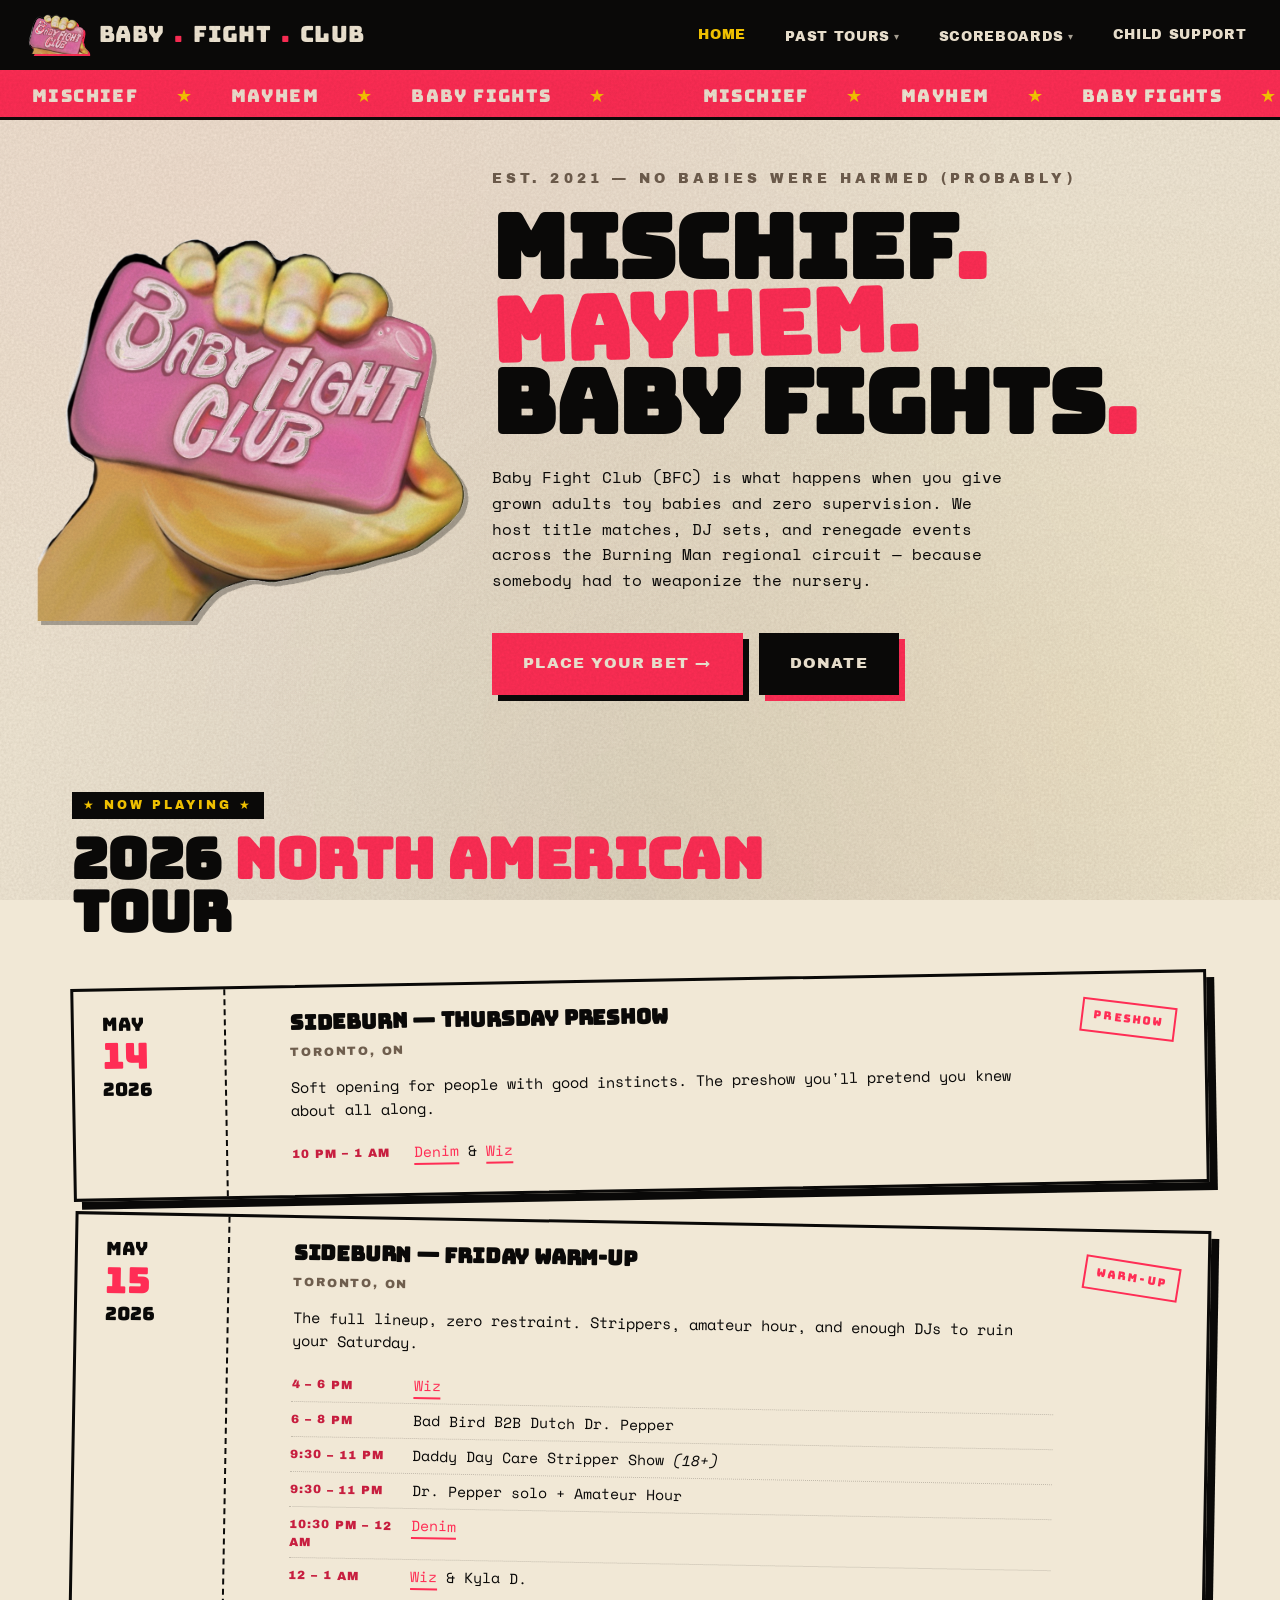
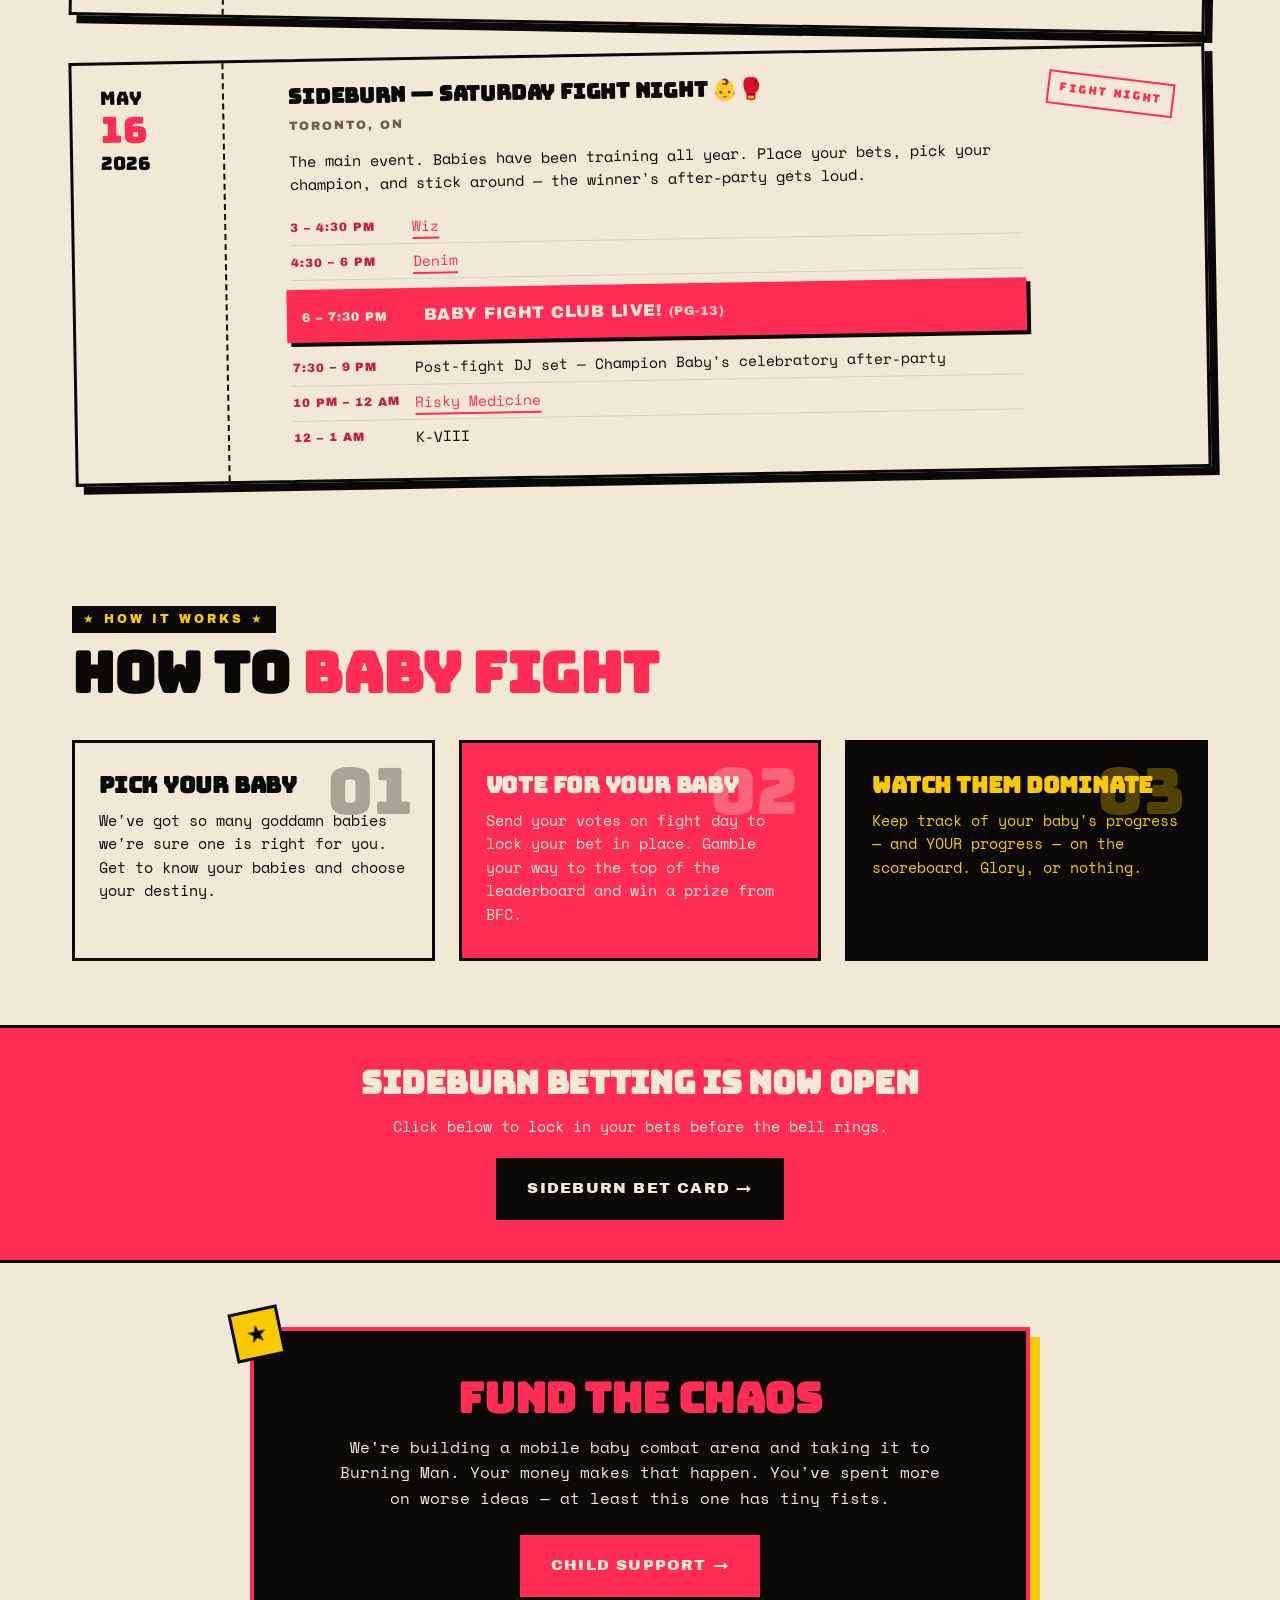
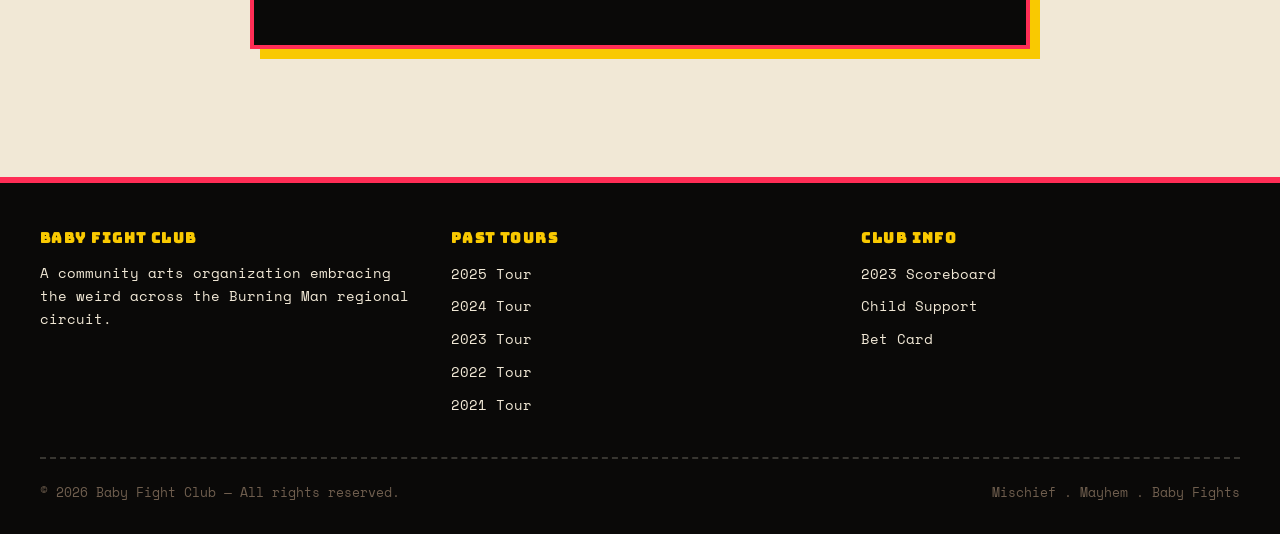
==== commit c16b06d3: "Link Denim to Instagram profile" ====
--- a/index.html
+++ b/index.html
@@ -91,7 +91,7 @@
           Soft opening for people with good instincts. The preshow you'll pretend you knew about all along.
         </div>
         <div class="schedule">
-          <div class="slot"><span class="time">10 PM – 1 AM</span><span>Denim &amp; <a href="https://www.instagram.com/the_official_wiz" target="_blank" rel="noopener">Wiz</a></span></div>
+          <div class="slot"><span class="time">10 PM – 1 AM</span><span><a href="https://www.instagram.com/cammatthewmusicandart" target="_blank" rel="noopener">Denim</a> &amp; <a href="https://www.instagram.com/the_official_wiz" target="_blank" rel="noopener">Wiz</a></span></div>
         </div>
       </div>
       <div class="stamp">Preshow</div>
@@ -110,7 +110,7 @@
           <div class="slot"><span class="time">6 – 8 PM</span><span>Bad Bird B2B Dutch Dr. Pepper</span></div>
           <div class="slot"><span class="time">9:30 – 11 PM</span><span>Daddy Day Care Stripper Show <em>(18+)</em></span></div>
           <div class="slot"><span class="time">9:30 – 11 PM</span><span>Dr. Pepper solo + Amateur Hour</span></div>
-          <div class="slot"><span class="time">10:30 PM – 12 AM</span><span>Denim</span></div>
+          <div class="slot"><span class="time">10:30 PM – 12 AM</span><span><a href="https://www.instagram.com/cammatthewmusicandart" target="_blank" rel="noopener">Denim</a></span></div>
           <div class="slot"><span class="time">12 – 1 AM</span><span><a href="https://www.instagram.com/the_official_wiz" target="_blank" rel="noopener">Wiz</a> &amp; Kyla D.</span></div>
         </div>
       </div>
@@ -127,7 +127,7 @@
         </div>
         <div class="schedule">
           <div class="slot"><span class="time">3 – 4:30 PM</span><span><a href="https://www.instagram.com/the_official_wiz" target="_blank" rel="noopener">Wiz</a></span></div>
-          <div class="slot"><span class="time">4:30 – 6 PM</span><span>Denim</span></div>
+          <div class="slot"><span class="time">4:30 – 6 PM</span><span><a href="https://www.instagram.com/cammatthewmusicandart" target="_blank" rel="noopener">Denim</a></span></div>
           <div class="slot headline"><span class="time">6 – 7:30 PM</span><span>Baby Fight Club LIVE! <em>(PG-13)</em></span></div>
           <div class="slot"><span class="time">7:30 – 9 PM</span><span>Post-fight DJ set — Champion Baby's celebratory after-party</span></div>
           <div class="slot"><span class="time">10 PM – 12 AM</span><span><a href="https://www.instagram.com/riskymedicine" target="_blank" rel="noopener">Risky Medicine</a></span></div>
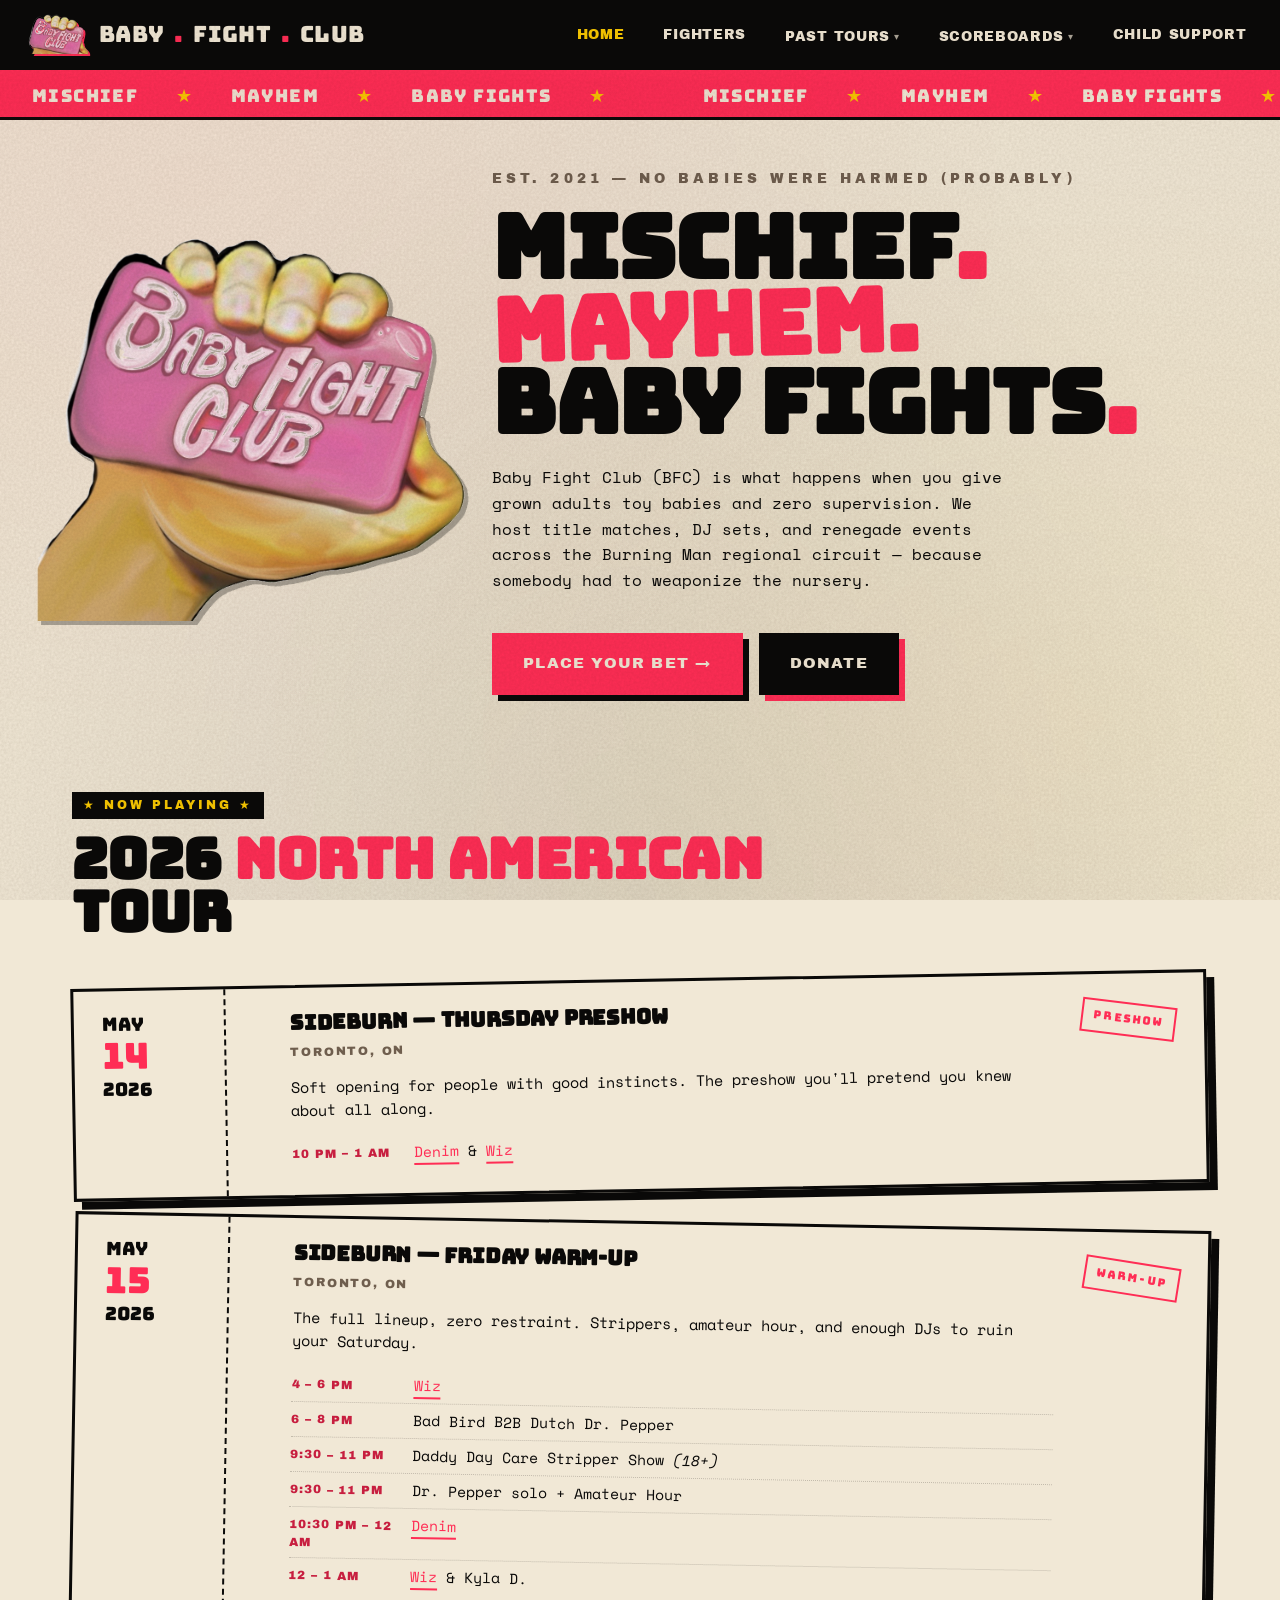
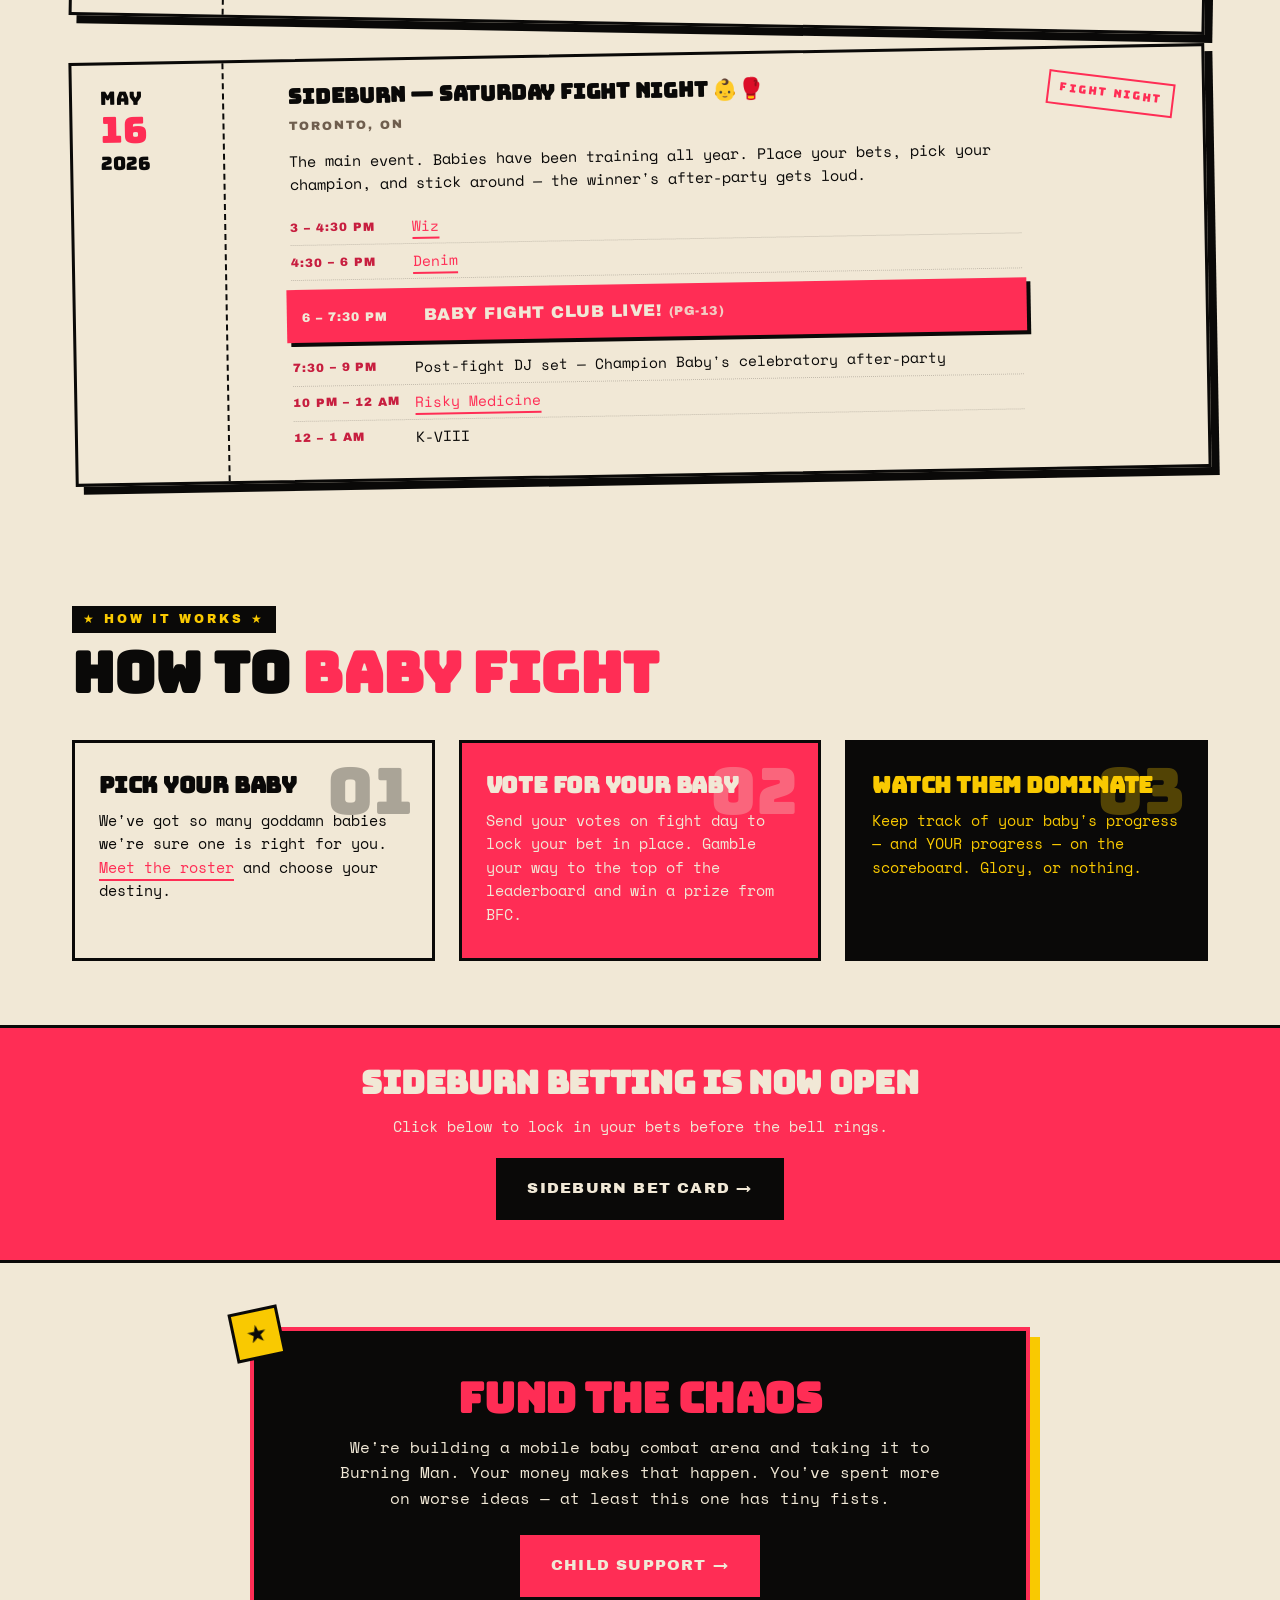
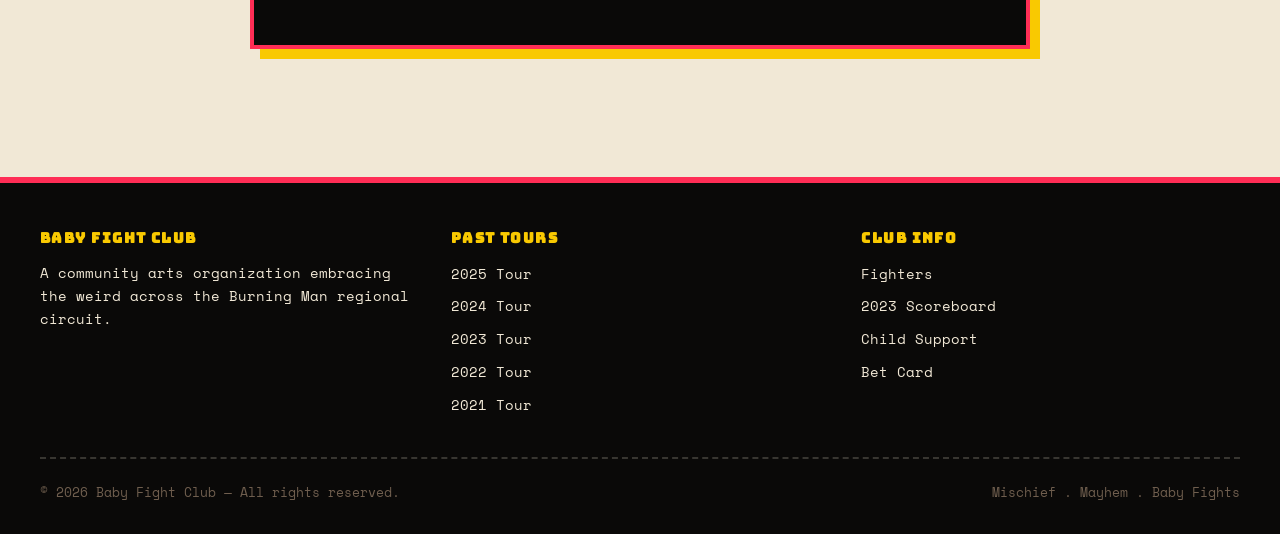
==== commit d4a31903: "Add fighters roster page with bios for the 2026 tour Eleven fighter bios from Allie's email — Avery," ====
--- a/index.html
+++ b/index.html
@@ -8,7 +8,7 @@
 <meta property="og:title" content="Baby Fight Club">
 <meta property="og:description" content="Mischief. Mayhem. Baby Fights.">
 <meta property="og:type" content="website">
-<link rel="stylesheet" href="style.css?v=5">
+<link rel="stylesheet" href="style.css?v=6">
 <link rel="icon" type="image/png" href="favicon.png">
 </head>
 <body>
@@ -19,6 +19,7 @@
   <div class="nav-overlay"></div>
   <nav aria-label="Main">
     <a href="index.html" class="active">Home</a>
+    <a href="fighters.html">Fighters</a>
     <div class="nav-dropdown">
       <a href="#" aria-haspopup="true">Past Tours</a>
       <div class="dd-menu">
@@ -150,7 +151,7 @@
     <div class="how-step">
       <div class="num">01</div>
       <h3>Pick Your Baby</h3>
-      <p>We've got so many goddamn babies we're sure one is right for you. Get to know your babies and choose your destiny.</p>
+      <p>We've got so many goddamn babies we're sure one is right for you. <a href="fighters.html">Meet the roster</a> and choose your destiny.</p>
     </div>
     <div class="how-step">
       <div class="num">02</div>
@@ -204,6 +205,7 @@
     <div>
       <h4>Club Info</h4>
       <ul>
+        <li><a href="fighters.html">Fighters</a></li>
         <li><a href="2023-scoreboard.html">2023 Scoreboard</a></li>
         <li><a href="child-support.html">Child Support</a></li>
         <li><a href="bet-card.html">Bet Card</a></li>
--- a/style.css
+++ b/style.css
@@ -699,6 +699,201 @@
   line-height: 1.55;
   position: relative;
   z-index: 2;
+}
+
+/* -------- FIGHTERS / ROSTER -------- */
+.fighters-intro {
+  max-width: 720px;
+  margin: 0 auto 3rem;
+  text-align: center;
+  font-family: var(--body);
+  font-size: 1.05rem;
+  line-height: 1.65;
+  color: var(--ink);
+}
+.fighters-intro a {
+  font-family: var(--heavy);
+  text-transform: uppercase;
+  letter-spacing: 0.05em;
+}
+
+.fighters {
+  display: grid;
+  grid-template-columns: repeat(auto-fit, minmax(320px, 1fr));
+  gap: 2rem;
+  margin-top: 1rem;
+}
+
+.fighter {
+  background: var(--paper);
+  border: 3px solid var(--ink);
+  padding: 2rem 1.75rem 1.75rem;
+  box-shadow: 8px 8px 0 var(--ink);
+  position: relative;
+  transition: all 0.18s;
+}
+.fighter:hover {
+  transform: translate(-3px, -3px) rotate(0deg) !important;
+  box-shadow: 12px 12px 0 var(--hot);
+  z-index: 5;
+}
+
+.fighter-num {
+  position: absolute;
+  top: 0.6rem;
+  right: 1rem;
+  font-family: var(--display);
+  font-size: 4.5rem;
+  line-height: 1;
+  color: var(--hot);
+  opacity: 0.18;
+  pointer-events: none;
+}
+
+.fighter-stamp {
+  display: inline-block;
+  font-family: var(--display);
+  font-size: 0.7rem;
+  letter-spacing: 0.18em;
+  text-transform: uppercase;
+  border: 2.5px solid var(--hot);
+  color: var(--hot);
+  padding: 0.35rem 0.7rem;
+  margin-bottom: 1.1rem;
+  transform: rotate(-2deg);
+  background: var(--paper);
+}
+.fighter-stamp-champ {
+  background: var(--accent);
+  color: var(--ink);
+  border-color: var(--ink);
+  transform: rotate(3deg);
+  box-shadow: 3px 3px 0 var(--ink);
+}
+
+.fighter-name {
+  font-family: var(--display);
+  font-size: clamp(2rem, 4.5vw, 2.75rem);
+  line-height: 0.9;
+  color: var(--ink);
+  margin-bottom: 0.5rem;
+  position: relative;
+  z-index: 2;
+}
+
+.fighter-alias {
+  font-family: var(--heavy);
+  font-size: 0.78rem;
+  letter-spacing: 0.12em;
+  text-transform: uppercase;
+  color: var(--muted);
+  margin-bottom: 1.25rem;
+  padding-bottom: 1rem;
+  border-bottom: 2px dashed rgba(10,9,8,0.2);
+  position: relative;
+  z-index: 2;
+}
+.fighter-alias em {
+  font-style: normal;
+  color: var(--hot);
+}
+
+.fighter-bio {
+  font-family: var(--body);
+  font-size: 0.95rem;
+  line-height: 1.6;
+  position: relative;
+  z-index: 2;
+}
+.fighter-bio p { margin-bottom: 0.85rem; }
+.fighter-bio p:last-child { margin-bottom: 0; }
+.fighter-bio em {
+  font-style: italic;
+  color: var(--hot-deep);
+  font-weight: 700;
+}
+.fighter-bio .fighter-kicker {
+  font-family: var(--heavy);
+  font-size: 0.92rem;
+  text-transform: uppercase;
+  letter-spacing: 0.02em;
+  line-height: 1.35;
+  color: var(--ink);
+  border-top: 2px solid var(--ink);
+  padding-top: 0.85rem;
+  margin-top: 1rem;
+}
+
+/* Dark variant — ink card with pink/cream type */
+.fighter-dark {
+  background: var(--ink);
+  color: var(--paper);
+  box-shadow: 8px 8px 0 var(--hot);
+}
+.fighter-dark:hover { box-shadow: 12px 12px 0 var(--accent); }
+.fighter-dark .fighter-num { color: var(--hot); opacity: 0.4; }
+.fighter-dark .fighter-name { color: var(--paper); }
+.fighter-dark .fighter-alias {
+  color: var(--accent);
+  border-bottom-color: rgba(241,232,214,0.25);
+}
+.fighter-dark .fighter-alias em { color: var(--hot); }
+.fighter-dark .fighter-stamp {
+  background: var(--ink);
+  color: var(--accent);
+  border-color: var(--accent);
+}
+.fighter-dark .fighter-stamp-champ {
+  background: var(--accent);
+  color: var(--ink);
+  border-color: var(--accent);
+}
+.fighter-dark .fighter-bio { color: var(--paper); }
+.fighter-dark .fighter-bio em { color: var(--accent); }
+.fighter-dark .fighter-bio .fighter-kicker {
+  color: var(--paper);
+  border-top-color: var(--hot);
+}
+
+/* Hot variant — pink card */
+.fighter-hot {
+  background: var(--hot);
+  color: var(--paper);
+  box-shadow: 8px 8px 0 var(--ink);
+}
+.fighter-hot:hover { box-shadow: 12px 12px 0 var(--ink); }
+.fighter-hot .fighter-num { color: var(--ink); opacity: 0.22; }
+.fighter-hot .fighter-name { color: var(--paper); }
+.fighter-hot .fighter-alias {
+  color: var(--accent);
+  border-bottom-color: rgba(241,232,214,0.4);
+}
+.fighter-hot .fighter-alias em { color: var(--ink); }
+.fighter-hot .fighter-stamp {
+  background: var(--paper);
+  color: var(--ink);
+  border-color: var(--ink);
+}
+.fighter-hot .fighter-bio { color: var(--paper); }
+.fighter-hot .fighter-bio em { color: var(--accent); }
+.fighter-hot .fighter-bio .fighter-kicker {
+  color: var(--paper);
+  border-top-color: var(--paper);
+}
+
+@media (max-width: 720px) {
+  .fighters { gap: 1.5rem; }
+  .fighter {
+    padding: 1.5rem 1.25rem 1.4rem;
+    box-shadow: 5px 5px 0 var(--ink);
+    transform: none !important;
+  }
+  .fighter:hover { box-shadow: 8px 8px 0 var(--hot); }
+  .fighter-dark { box-shadow: 5px 5px 0 var(--hot); }
+  .fighter-dark:hover { box-shadow: 8px 8px 0 var(--accent); }
+  .fighter-hot { box-shadow: 5px 5px 0 var(--ink); }
+  .fighter-num { font-size: 3.25rem; top: 0.4rem; right: 0.75rem; }
+  .fighter-stamp { font-size: 0.62rem; }
 }
 
 /* -------- DONATE PANEL -------- */
